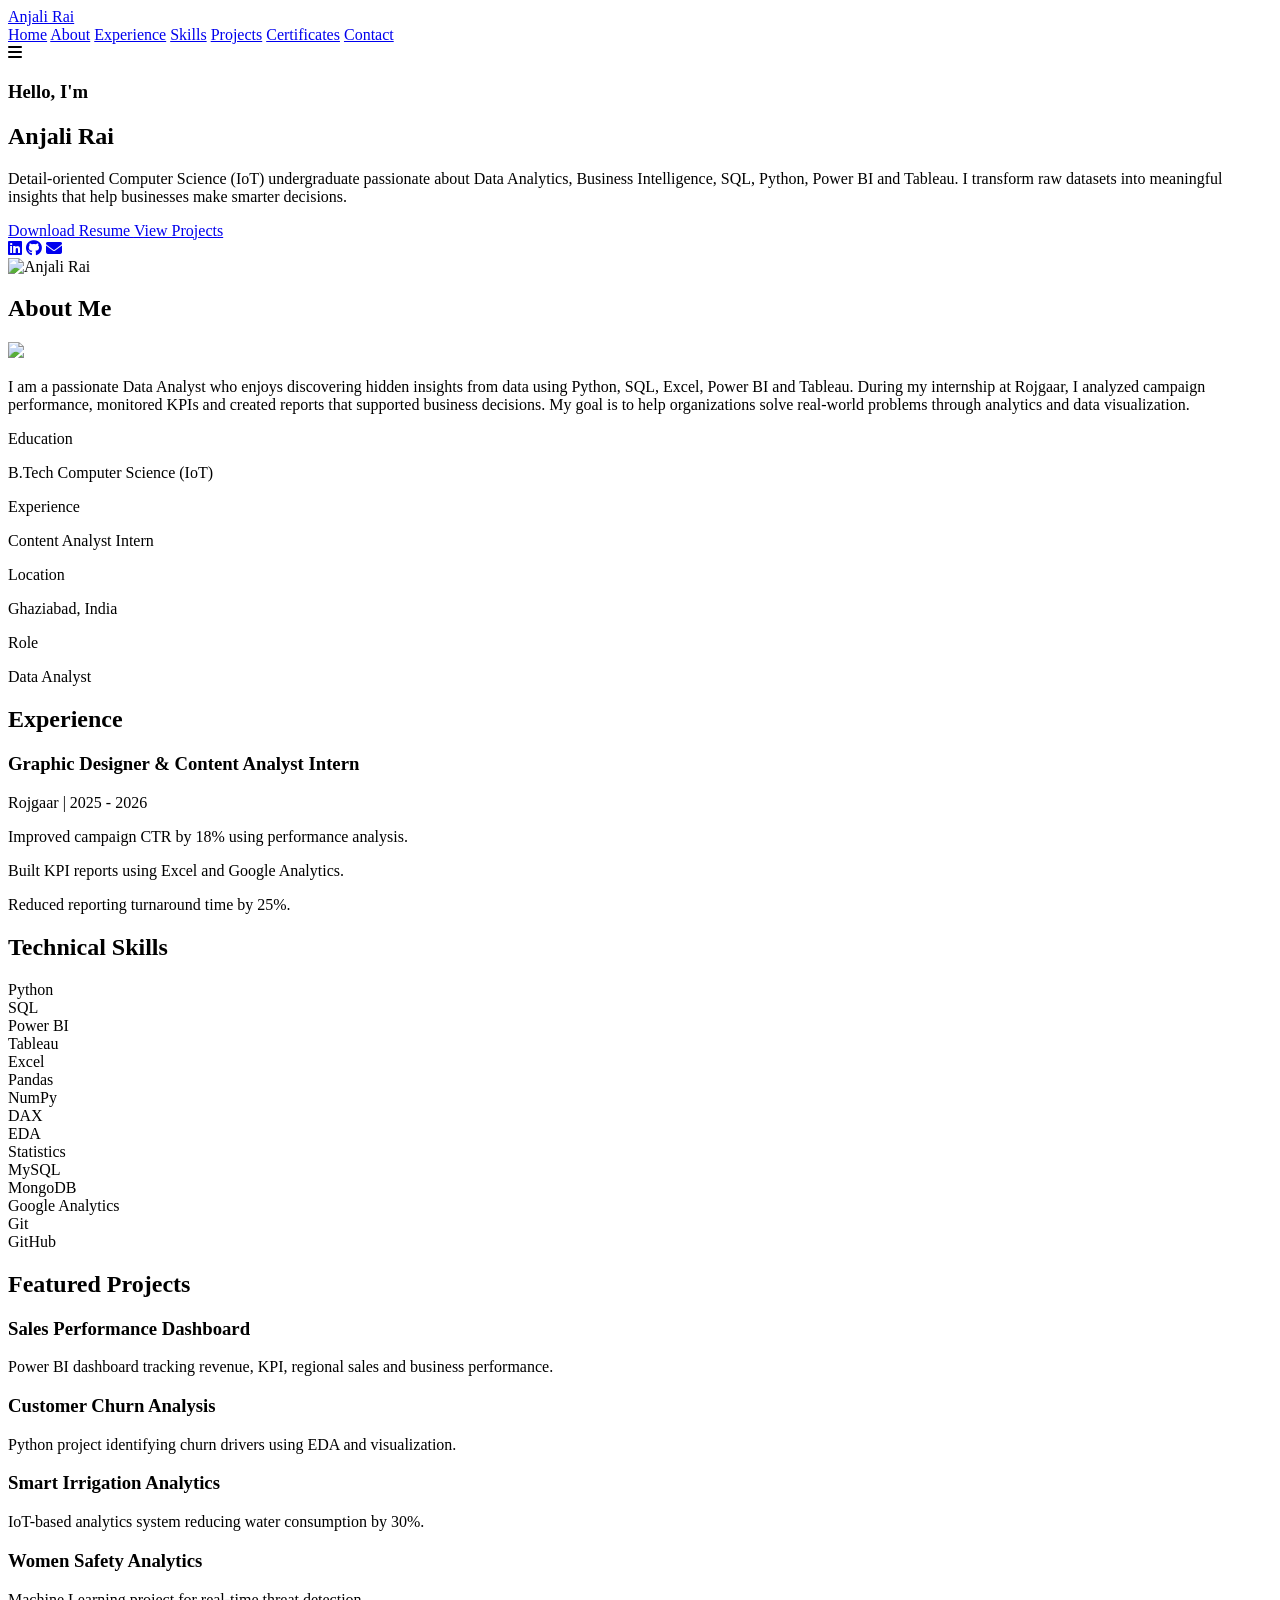
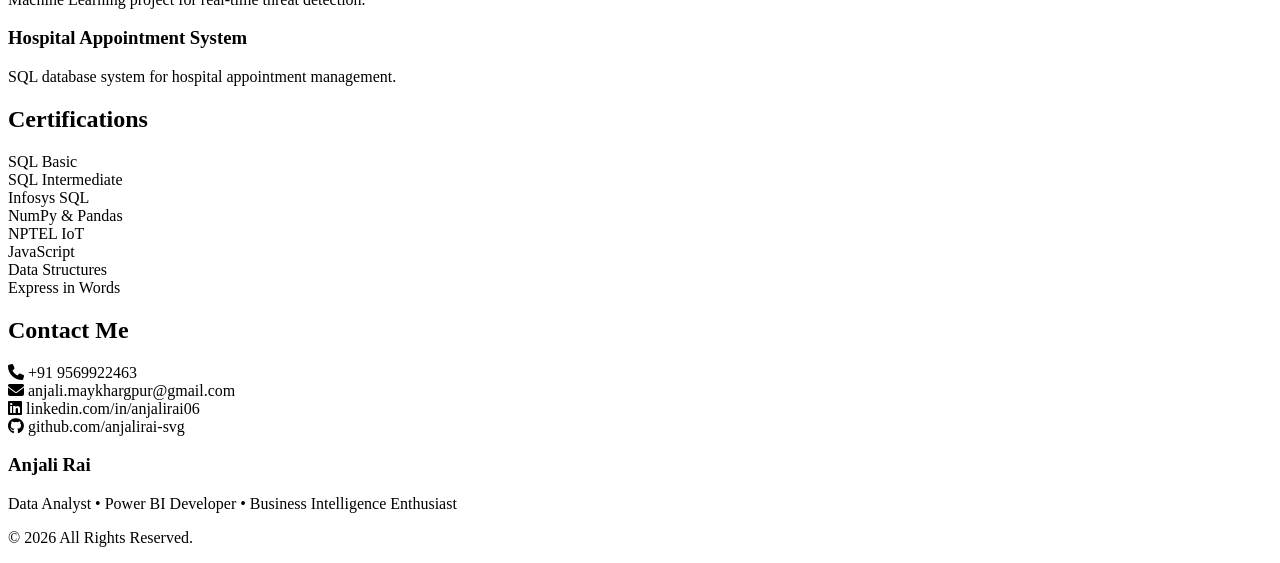
==== index.html @ 357a062b "Add initial portfolio webpage structure This file contains the complete structure of a personal port" ====
<!DOCTYPE html>
<html lang="en">

<head>

    <meta charset="UTF-8">
    <meta http-equiv="X-UA-Compatible" content="IE=edge">
    <meta name="viewport" content="width=device-width, initial-scale=1.0">

    <title>Anjali Rai | Data Analyst Portfolio</title>

    <!-- CSS -->
    <link rel="stylesheet" href="style.css">

    <!-- Font Awesome -->
    <link rel="stylesheet"
        href="https://cdnjs.cloudflare.com/ajax/libs/font-awesome/6.5.2/css/all.min.css">

    <!-- Google Fonts -->
    <link
        href="https://fonts.googleapis.com/css2?family=Poppins:wght@300;400;500;600;700;800&display=swap"
        rel="stylesheet">

</head>

<body>

    <!--================ PRELOADER ================-->

    <div id="preloader"></div>

    <!--================ HEADER ================-->

    <header>

        <a href="#" class="logo">
            <span>Anjali</span> Rai
        </a>

        <nav>

            <a href="#home" class="active">Home</a>
            <a href="#about">About</a>
            <a href="#experience">Experience</a>
            <a href="#skills">Skills</a>
            <a href="#projects">Projects</a>
            <a href="#certifications">Certificates</a>
            <a href="#contact">Contact</a>

        </nav>

        <div id="menu-btn">
            <i class="fa-solid fa-bars"></i>
        </div>

    </header>

    <!--================ HOME ================-->

    <section class="home" id="home">

        <div class="home-content">

            <h3>Hello, I'm</h3>

            <h1>Anjali Rai</h1>

            <h2>
                <span class="typing"></span>
            </h2>

            <p>

                Detail-oriented Computer Science (IoT) undergraduate passionate
                about Data Analytics, Business Intelligence, SQL, Python,
                Power BI and Tableau.

                I transform raw datasets into meaningful insights that help
                businesses make smarter decisions.

            </p>

            <div class="buttons">

                <a href="#" class="btn">
                    Download Resume
                </a>

                <a href="#projects" class="btn btn-outline">
                    View Projects
                </a>

            </div>

            <div class="social-icons">

                <a href="#"><i class="fab fa-linkedin"></i></a>

                <a href="#"><i class="fab fa-github"></i></a>

                <a href="#"><i class="fas fa-envelope"></i></a>

            </div>

        </div>

        <div class="home-image">

            <img src="assets/profile.png" alt="Anjali Rai">

        </div>

    </section>

    <!--================ ABOUT ================-->

    <section class="about" id="about">

        <div class="section-title">

            <h2>About Me</h2>

        </div>

        <div class="about-container">

            <div class="about-image">

                <img src="assets/profile.png">

            </div>

            <div class="about-content">

                <p>

                    I am a passionate Data Analyst who enjoys discovering hidden
                    insights from data using Python, SQL, Excel, Power BI and Tableau.

                    During my internship at Rojgaar, I analyzed campaign
                    performance, monitored KPIs and created reports that
                    supported business decisions.

                    My goal is to help organizations solve real-world problems
                    through analytics and data visualization.

                </p>

                <div class="about-info">

                    <div>

                        <span>Education</span>

                        <p>B.Tech Computer Science (IoT)</p>

                    </div>

                    <div>

                        <span>Experience</span>

                        <p>Content Analyst Intern</p>

                    </div>

                    <div>

                        <span>Location</span>

                        <p>Ghaziabad, India</p>

                    </div>

                    <div>

                        <span>Role</span>

                        <p>Data Analyst</p>

                    </div>

                </div>

            </div>

        </div>

    </section>

    <!--================ EXPERIENCE ================-->

    <section id="experience" class="experience">

        <div class="section-title">

            <h2>Experience</h2>

        </div>

        <div class="timeline">

            <div class="timeline-item">

                <h3>

                    Graphic Designer &
                    Content Analyst Intern

                </h3>

                <span>Rojgaar | 2025 - 2026</span>

                <p>

                    Improved campaign CTR by 18% using
                    performance analysis.

                </p>

                <p>

                    Built KPI reports using Excel and Google Analytics.

                </p>

                <p>

                    Reduced reporting turnaround time by 25%.

                </p>

            </div>

        </div>

    </section>

    <!--================ SKILLS ================-->

    <section class="skills" id="skills">

        <div class="section-title">

            <h2>Technical Skills</h2>

        </div>

        <div class="skills-container">

            <div class="skill-card">Python</div>

            <div class="skill-card">SQL</div>

            <div class="skill-card">Power BI</div>

            <div class="skill-card">Tableau</div>

            <div class="skill-card">Excel</div>

            <div class="skill-card">Pandas</div>

            <div class="skill-card">NumPy</div>

            <div class="skill-card">DAX</div>

            <div class="skill-card">EDA</div>

            <div class="skill-card">Statistics</div>

            <div class="skill-card">MySQL</div>

            <div class="skill-card">MongoDB</div>

            <div class="skill-card">Google Analytics</div>

            <div class="skill-card">Git</div>

            <div class="skill-card">GitHub</div>

        </div>

    </section>

    <!--================ PROJECTS ================-->

    <section class="projects" id="projects">

        <div class="section-title">

            <h2>Featured Projects</h2>

        </div>

        <div class="project-container">

            <div class="project-card">

                <h3>Sales Performance Dashboard</h3>

                <p>

                    Power BI dashboard tracking revenue,
                    KPI, regional sales and business performance.

                </p>

            </div>

            <div class="project-card">

                <h3>Customer Churn Analysis</h3>

                <p>

                    Python project identifying churn drivers
                    using EDA and visualization.

                </p>

            </div>

            <div class="project-card">

                <h3>Smart Irrigation Analytics</h3>

                <p>

                    IoT-based analytics system reducing
                    water consumption by 30%.

                </p>

            </div>

            <div class="project-card">

                <h3>Women Safety Analytics</h3>

                <p>

                    Machine Learning project for
                    real-time threat detection.

                </p>

            </div>

            <div class="project-card">

                <h3>Hospital Appointment System</h3>

                <p>

                    SQL database system for
                    hospital appointment management.

                </p>

            </div>

        </div>

    </section>

    <!--================ CERTIFICATIONS ================-->

    <section class="certifications" id="certifications">

        <div class="section-title">

            <h2>Certifications</h2>

        </div>

        <div class="certificate-grid">

            <div>SQL Basic</div>

            <div>SQL Intermediate</div>

            <div>Infosys SQL</div>

            <div>NumPy & Pandas</div>

            <div>NPTEL IoT</div>

            <div>JavaScript</div>

            <div>Data Structures</div>

            <div>Express in Words</div>

        </div>

    </section>

    <!--================ CONTACT ================-->

    <section id="contact">

        <div class="section-title">

            <h2>Contact Me</h2>

        </div>

        <div class="contact-container">

            <div>

                <i class="fas fa-phone"></i>

                <span>+91 9569922463</span>

            </div>

            <div>

                <i class="fas fa-envelope"></i>

                <span>anjali.maykhargpur@gmail.com</span>

            </div>

            <div>

                <i class="fab fa-linkedin"></i>

                <span>linkedin.com/in/anjalirai06</span>

            </div>

            <div>

                <i class="fab fa-github"></i>

                <span>github.com/anjalirai-svg</span>

            </div>

        </div>

    </section>

    <!--================ FOOTER ================-->

    <footer>

        <h3>Anjali Rai</h3>

        <p>

            Data Analyst • Power BI Developer • Business Intelligence Enthusiast

        </p>

        <p>

            © 2026 All Rights Reserved.

        </p>

    </footer>

    <!-- Typed JS -->

    <script src="https://unpkg.com/typed.js@2.1.0/dist/typed.umd.js"></script>

    <!-- JavaScript -->

    <script src="script.js"></script>

</body>

</html>
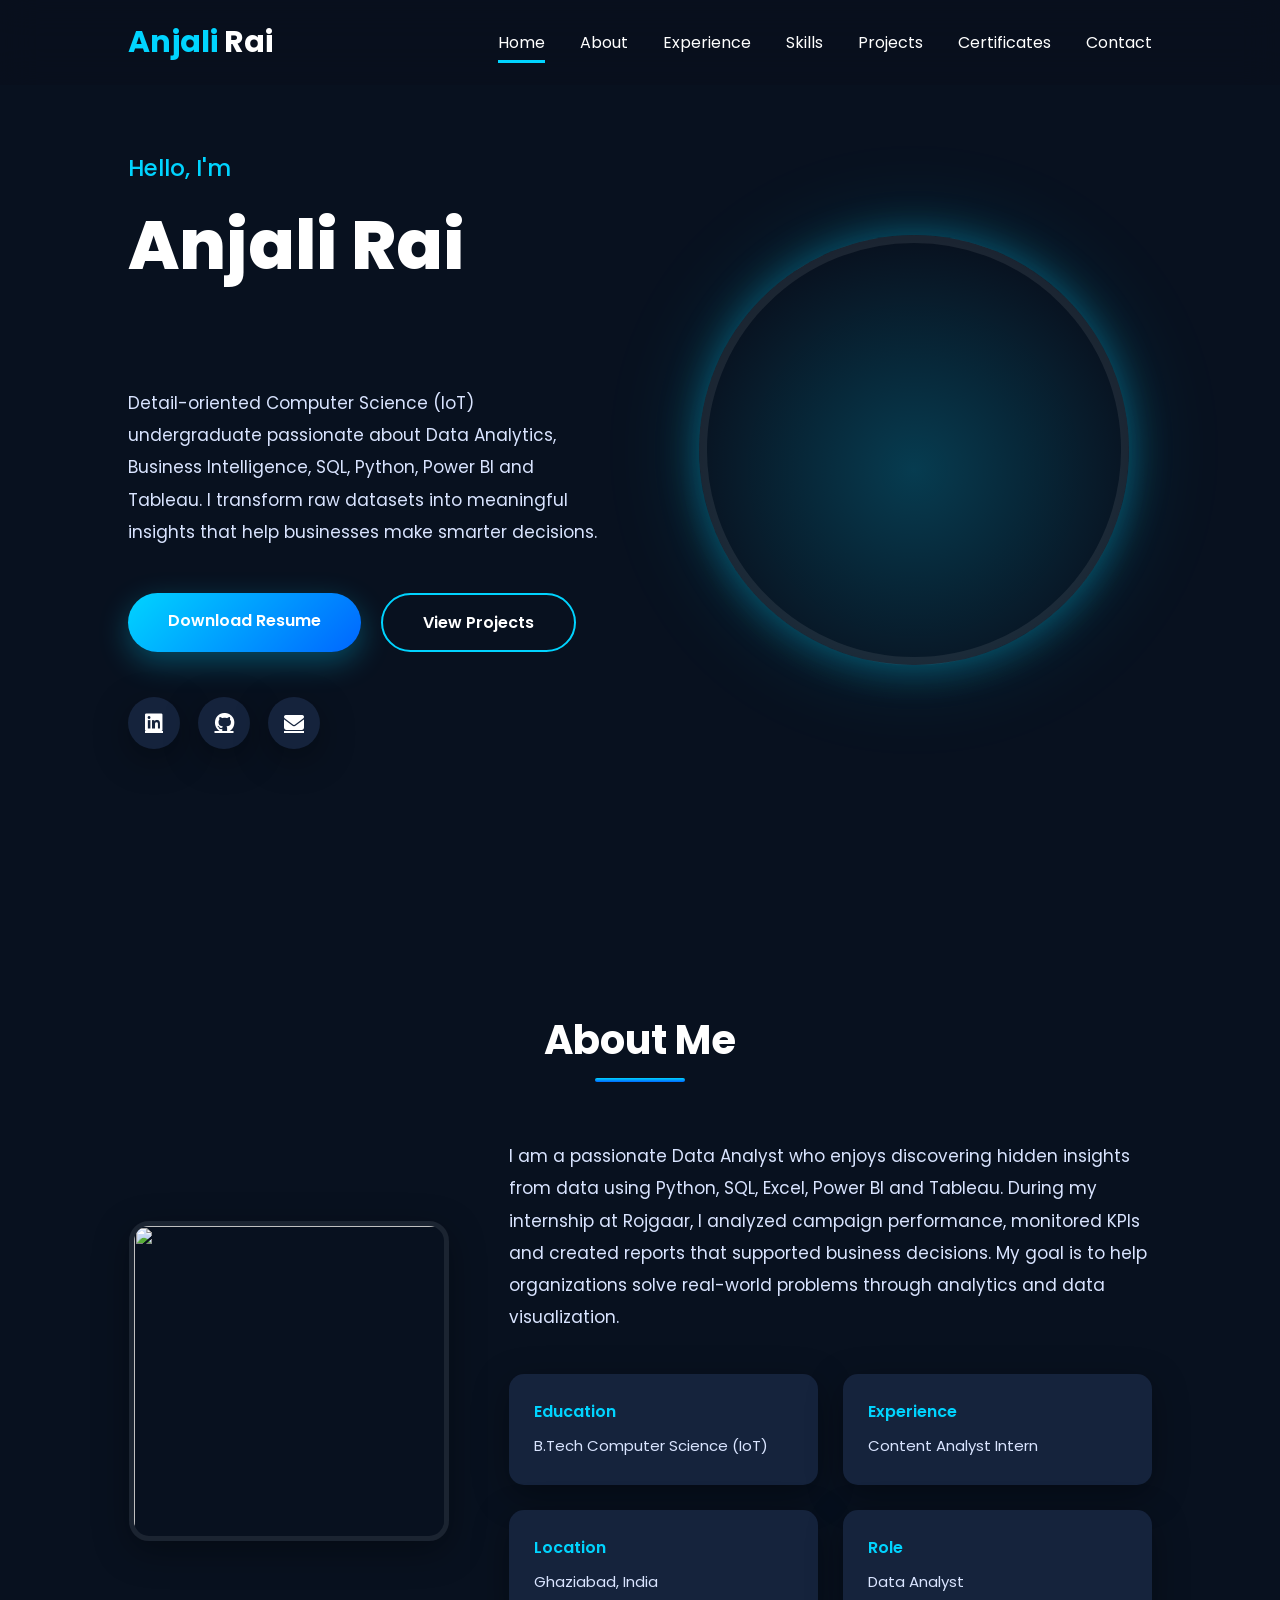
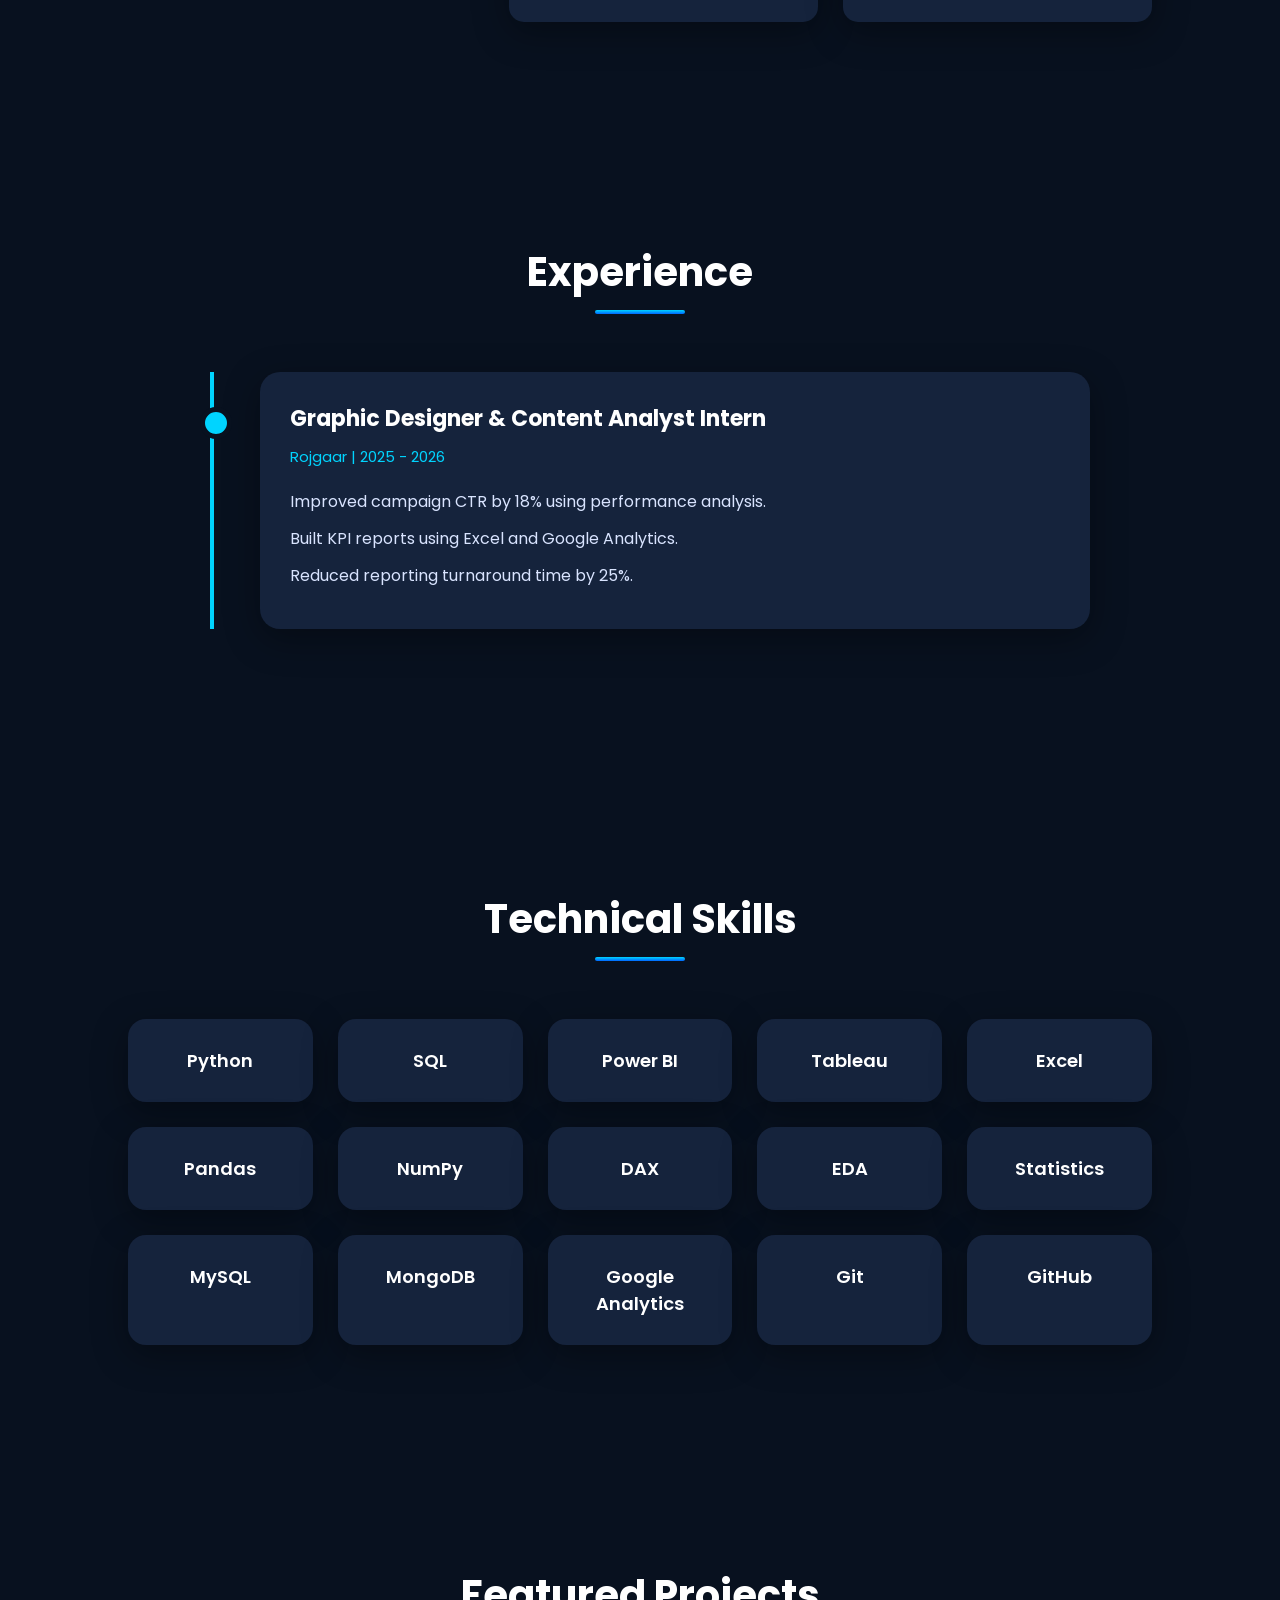
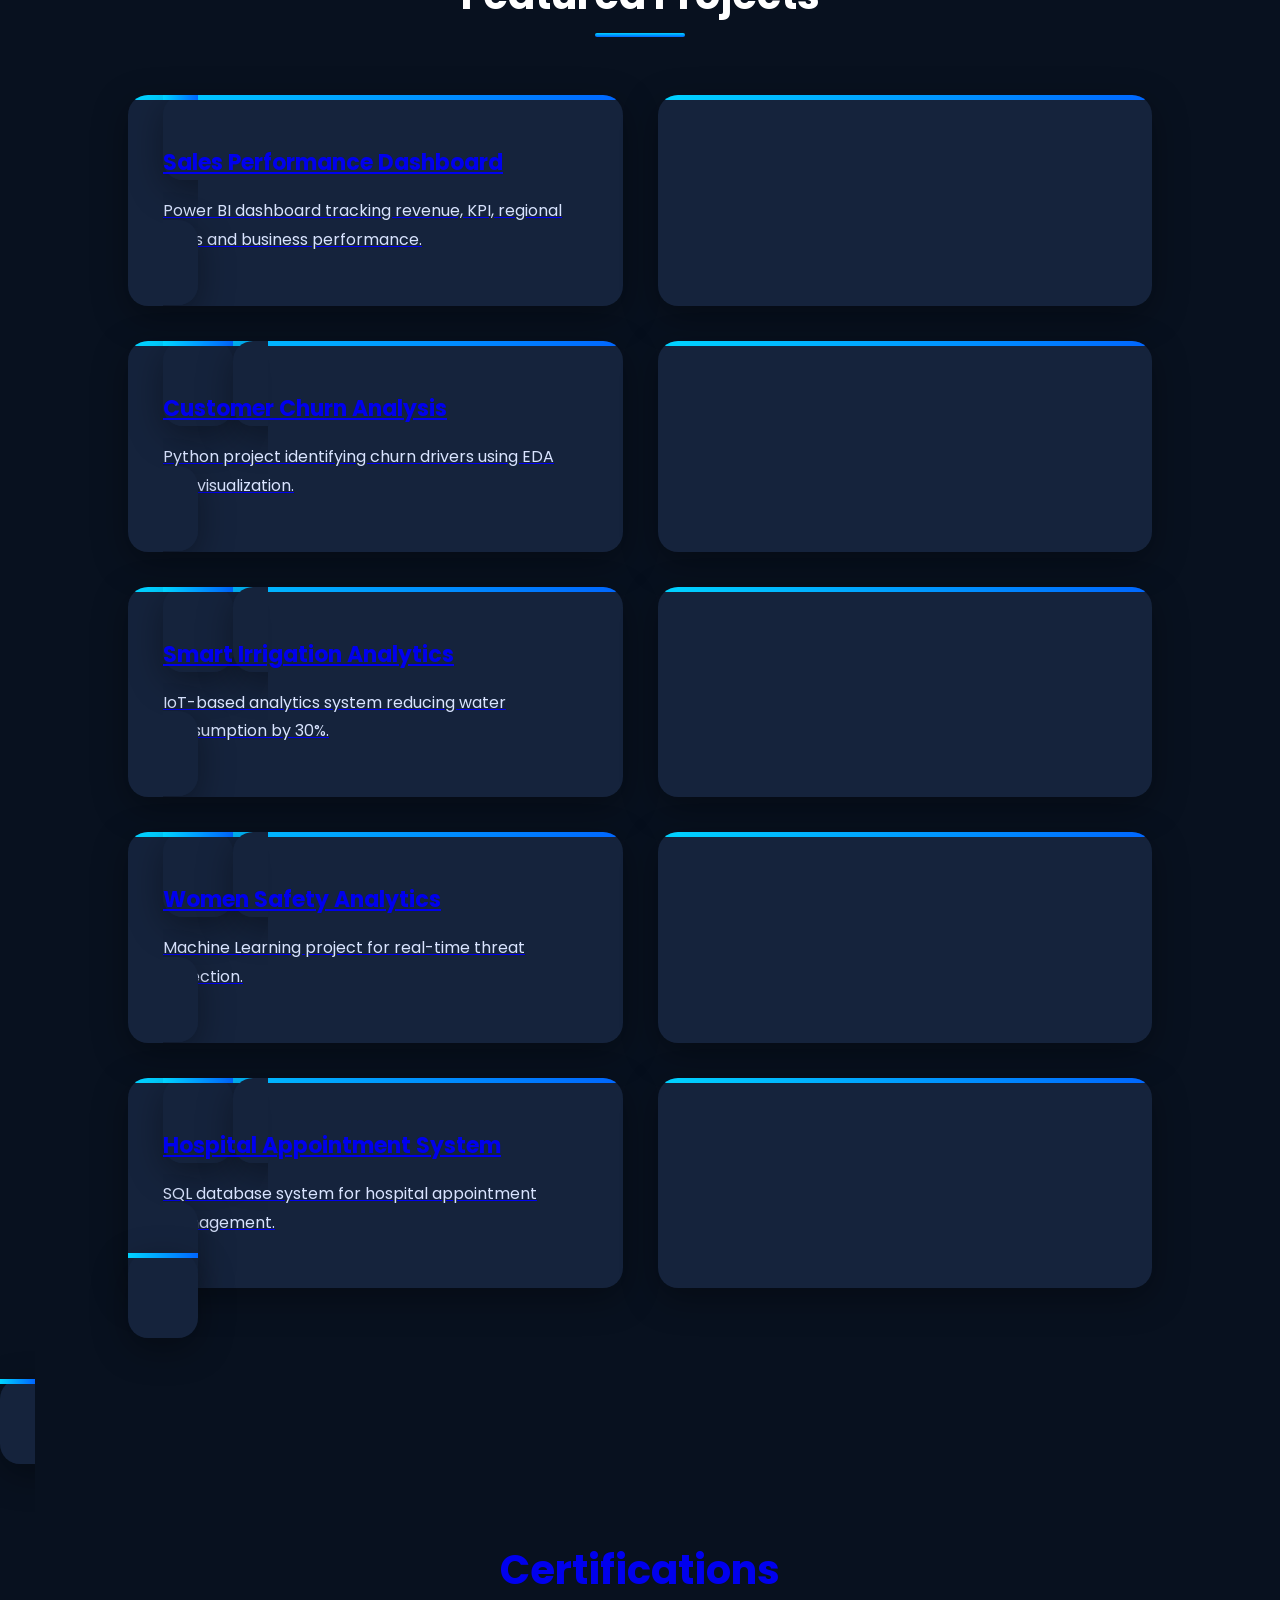
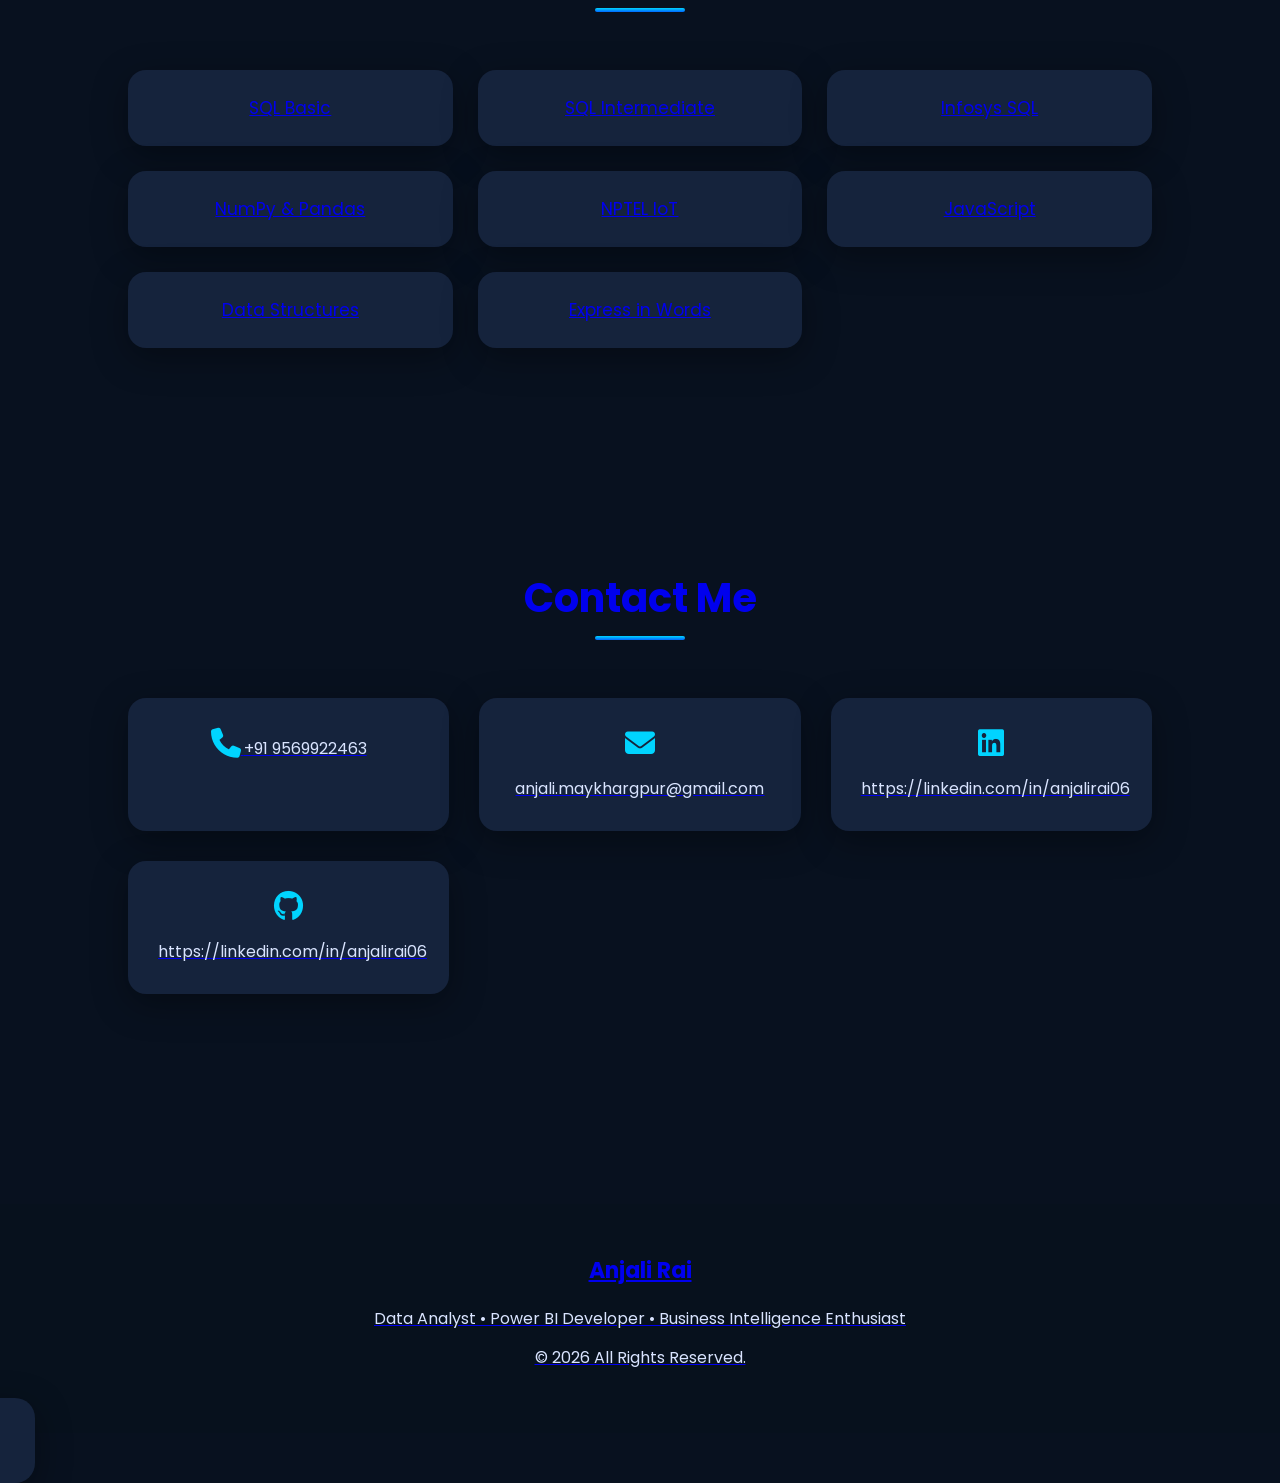
==== commit fee6c0fc: "Update project links and social media URLs in index.html" ====
--- a/index.html
+++ b/index.html
@@ -295,6 +295,8 @@
         <div class="project-container">
 
             <div class="project-card">
+                <a href="https://github.com/anjalirai-svg/sales-dashboard" target="_blank" class="project-card">
+
 
                 <h3>Sales Performance Dashboard</h3>
 
@@ -308,6 +310,7 @@
             </div>
 
             <div class="project-card">
+                 <a href="https://github.com/anjalirai-svg/churn-analysis" target="_blank" class="project-card">
 
                 <h3>Customer Churn Analysis</h3>
 
@@ -321,6 +324,7 @@
             </div>
 
             <div class="project-card">
+                 <a href="https://github.com/anjalirai-svg/smart-irrigation" target="_blank" class="project-card">
 
                 <h3>Smart Irrigation Analytics</h3>
 
@@ -334,6 +338,7 @@
             </div>
 
             <div class="project-card">
+                 <a href="https://github.com/anjalirai-svg/women-safety" target="_blank" class="project-card">
 
                 <h3>Women Safety Analytics</h3>
 
@@ -347,6 +352,7 @@
             </div>
 
             <div class="project-card">
+                 <a href="https://github.com/anjalirai-svg/hospital-booking" target="_blank" class="project-card">
 
                 <h3>Hospital Appointment System</h3>
 
@@ -427,7 +433,7 @@
 
                 <i class="fab fa-linkedin"></i>
 
-                <span>linkedin.com/in/anjalirai06</span>
+                <span>https://linkedin.com/in/anjalirai06</span>
 
             </div>
 
@@ -435,7 +441,7 @@
 
                 <i class="fab fa-github"></i>
 
-                <span>github.com/anjalirai-svg</span>
+                <span>https://linkedin.com/in/anjalirai06</span>
 
             </div>
 
--- a/style.css
+++ b/style.css
@@ -0,0 +1,1257 @@
+/*=========================================
+Google Font
+=========================================*/
+
+@import url('https://fonts.googleapis.com/css2?family=Poppins:wght@300;400;500;600;700;800&display=swap');
+
+/*=========================================
+Variables
+=========================================*/
+
+:root{
+
+    --primary:#00D4FF;
+    --secondary:#0066FF;
+    --accent:#6C63FF;
+
+    --bg:#08111f;
+    --bg2:#101C32;
+    --card:#15233C;
+
+    --white:#ffffff;
+    --text:#D9E4FF;
+    --grey:#8FA8C7;
+
+    --shadow:0 10px 35px rgba(0,0,0,.35);
+
+    --radius:18px;
+
+}
+
+/*=========================================
+Reset
+=========================================*/
+
+*{
+
+    margin:0;
+    padding:0;
+    box-sizing:border-box;
+    scroll-behavior:smooth;
+
+}
+
+html{
+
+    font-size:62.5%;
+
+}
+
+body{
+
+    font-family:'Poppins',sans-serif;
+
+    background:var(--bg);
+
+    color:var(--white);
+
+    overflow-x:hidden;
+
+}
+
+/*=========================================
+Scrollbar
+=========================================*/
+
+::-webkit-scrollbar{
+
+    width:10px;
+
+}
+
+::-webkit-scrollbar-track{
+
+    background:#09111f;
+
+}
+
+::-webkit-scrollbar-thumb{
+
+    background:linear-gradient(var(--primary),var(--secondary));
+
+    border-radius:20px;
+
+}
+
+/*=========================================
+Selection
+=========================================*/
+
+::selection{
+
+    background:var(--primary);
+
+    color:#000;
+
+}
+
+/*=========================================
+Preloader
+=========================================*/
+
+#preloader{
+
+    position:fixed;
+
+    width:100%;
+
+    height:100vh;
+
+    background:#08111f;
+
+    z-index:99999;
+
+    display:flex;
+
+    justify-content:center;
+
+    align-items:center;
+
+}
+
+#preloader::before{
+
+    content:"";
+
+    width:70px;
+
+    height:70px;
+
+    border-radius:50%;
+
+    border:6px solid rgba(255,255,255,.2);
+
+    border-top:6px solid var(--primary);
+
+    animation:loader 1s linear infinite;
+
+}
+
+@keyframes loader{
+
+100%{
+
+transform:rotate(360deg);
+
+}
+
+}
+
+/*=========================================
+Header
+=========================================*/
+
+header{
+
+    position:fixed;
+
+    width:100%;
+
+    top:0;
+
+    left:0;
+
+    padding:20px 10%;
+
+    display:flex;
+
+    justify-content:space-between;
+
+    align-items:center;
+
+    backdrop-filter:blur(18px);
+
+    background:rgba(10,15,28,.55);
+
+    z-index:1000;
+
+}
+
+.logo{
+
+    font-size:3rem;
+
+    font-weight:700;
+
+    color:white;
+
+    text-decoration:none;
+
+}
+
+.logo span{
+
+    color:var(--primary);
+
+}
+
+nav{
+
+    display:flex;
+
+    gap:35px;
+
+}
+
+nav a{
+
+    color:white;
+
+    text-decoration:none;
+
+    font-size:1.6rem;
+
+    transition:.35s;
+
+    position:relative;
+
+}
+
+nav a::after{
+
+content:"";
+
+position:absolute;
+
+left:0;
+
+bottom:-8px;
+
+height:3px;
+
+width:0%;
+
+background:var(--primary);
+
+transition:.4s;
+
+}
+
+nav a:hover::after,
+
+nav .active::after{
+
+width:100%;
+
+}
+
+nav a:hover{
+
+color:var(--primary);
+
+}
+
+#menu-btn{
+
+display:none;
+
+font-size:2.8rem;
+
+cursor:pointer;
+
+}
+
+/*=========================================
+Section
+=========================================*/
+
+section{
+
+padding:110px 10%;
+
+}
+
+/*=========================================
+Home
+=========================================*/
+
+.home{
+
+display:flex;
+
+justify-content:space-between;
+
+align-items:center;
+
+min-height:100vh;
+
+gap:70px;
+
+}
+
+.home-content{
+
+flex:1;
+
+}
+
+.home-content h3{
+
+font-size:2.3rem;
+
+font-weight:500;
+
+color:var(--primary);
+
+}
+
+.home-content h1{
+
+font-size:6.8rem;
+
+margin:10px 0;
+
+font-weight:800;
+
+}
+
+.home-content h2{
+
+font-size:3.2rem;
+
+margin-bottom:25px;
+
+height:55px;
+
+color:var(--primary);
+
+}
+
+.home-content p{
+
+font-size:1.7rem;
+
+line-height:1.9;
+
+color:var(--text);
+
+max-width:650px;
+
+}
+
+/*=========================================
+Buttons
+=========================================*/
+
+.buttons{
+
+margin-top:45px;
+
+display:flex;
+
+gap:20px;
+
+flex-wrap:wrap;
+
+}
+
+.btn{
+
+display:inline-block;
+
+padding:15px 40px;
+
+background:linear-gradient(135deg,var(--primary),var(--secondary));
+
+color:white;
+
+text-decoration:none;
+
+font-size:1.6rem;
+
+font-weight:600;
+
+border-radius:50px;
+
+transition:.4s;
+
+box-shadow:0 10px 30px rgba(0,212,255,.3);
+
+}
+
+.btn:hover{
+
+transform:translateY(-5px);
+
+}
+
+.btn-outline{
+
+background:transparent;
+
+border:2px solid var(--primary);
+
+box-shadow:none;
+
+}
+
+.btn-outline:hover{
+
+background:var(--primary);
+
+}
+
+/*=========================================
+Social Icons
+=========================================*/
+
+.social-icons{
+
+margin-top:45px;
+
+display:flex;
+
+gap:18px;
+
+}
+
+.social-icons a{
+
+width:52px;
+
+height:52px;
+
+display:flex;
+
+justify-content:center;
+
+align-items:center;
+
+background:var(--card);
+
+border-radius:50%;
+
+color:white;
+
+font-size:2rem;
+
+transition:.4s;
+
+box-shadow:var(--shadow);
+
+}
+
+.social-icons a:hover{
+
+background:var(--primary);
+
+transform:translateY(-8px);
+
+}
+
+/*=========================================
+Profile Image
+=========================================*/
+
+.home-image{
+
+flex:1;
+
+display:flex;
+
+justify-content:center;
+
+position:relative;
+
+}
+
+.home-image img{
+
+width:430px;
+
+height:430px;
+
+object-fit:cover;
+
+border-radius:50%;
+
+border:8px solid rgba(255,255,255,.08);
+
+box-shadow:
+
+0 0 40px rgba(0,212,255,.35),
+
+0 0 100px rgba(0,212,255,.15);
+
+animation:float 5s ease-in-out infinite;
+
+}
+
+/* Glow */
+
+.home-image::before{
+
+content:"";
+
+position:absolute;
+
+width:470px;
+
+height:470px;
+
+border-radius:50%;
+
+background:radial-gradient(circle,
+
+rgba(0,212,255,.22),
+
+transparent 70%);
+
+z-index:-1;
+
+animation:pulse 4s infinite;
+
+}
+
+@keyframes pulse{
+
+50%{
+
+transform:scale(1.12);
+
+opacity:.5;
+
+}
+
+}
+
+/* Floating Animation */
+
+@keyframes float{
+
+0%{
+
+transform:translateY(0px);
+
+}
+
+50%{
+
+transform:translateY(-20px);
+
+}
+
+100%{
+
+transform:translateY(0px);
+
+}
+
+}
+
+/*=========================================
+Section Title
+=========================================*/
+
+.section-title{
+
+text-align:center;
+
+margin-bottom:70px;
+
+}
+
+.section-title h2{
+
+font-size:4rem;
+
+font-weight:700;
+
+position:relative;
+
+display:inline-block;
+
+}
+
+.section-title h2::after{
+
+content:"";
+
+position:absolute;
+
+bottom:-12px;
+
+left:50%;
+
+transform:translateX(-50%);
+
+width:90px;
+
+height:4px;
+
+background:linear-gradient(var(--primary),var(--secondary));
+
+border-radius:20px;
+
+}
+
+/*=========================================
+Responsive
+=========================================*/
+
+@media(max-width:992px){
+
+.home{
+
+flex-direction:column-reverse;
+
+text-align:center;
+
+padding-top:150px;
+
+}
+
+.home-content p{
+
+margin:auto;
+
+}
+
+.buttons{
+
+justify-content:center;
+
+}
+
+.social-icons{
+
+justify-content:center;
+
+}
+
+.home-image img{
+
+width:320px;
+
+height:320px;
+
+}
+
+.home-image::before{
+
+width:360px;
+
+height:360px;
+
+}
+
+header{
+
+padding:20px 6%;
+
+}
+
+}
+
+@media(max-width:768px){
+
+html{
+
+font-size:55%;
+
+}
+
+nav{
+
+position:absolute;
+
+top:90px;
+
+left:-100%;
+
+width:100%;
+
+background:#111d31;
+
+padding:30px;
+
+display:flex;
+
+flex-direction:column;
+
+transition:.4s;
+
+}
+
+nav.active{
+
+left:0;
+
+}
+
+#menu-btn{
+
+display:block;
+
+}
+
+}
+
+@media(max-width:480px){
+
+.home-content h1{
+
+font-size:4.8rem;
+
+}
+
+.home-content h2{
+
+font-size:2.6rem;
+
+}
+
+.home-image img{
+
+width:260px;
+
+height:260px;
+
+}
+
+}
+/*=========================================
+ABOUT SECTION
+=========================================*/
+
+.about-container{
+
+    display:grid;
+    grid-template-columns:1fr 2fr;
+    gap:60px;
+    align-items:center;
+
+}
+
+.about-image{
+
+    display:flex;
+    justify-content:center;
+
+}
+
+.about-image img{
+
+    width:320px;
+    height:320px;
+    border-radius:20px;
+    object-fit:cover;
+    border:5px solid rgba(255,255,255,.08);
+    box-shadow:var(--shadow);
+
+}
+
+.about-content p{
+
+    font-size:1.7rem;
+    line-height:1.9;
+    color:var(--text);
+    margin-bottom:40px;
+
+}
+
+.about-info{
+
+    display:grid;
+    grid-template-columns:repeat(2,1fr);
+    gap:25px;
+
+}
+
+.about-info div{
+
+    background:var(--card);
+    padding:25px;
+    border-radius:15px;
+    transition:.4s;
+    box-shadow:var(--shadow);
+
+}
+
+.about-info div:hover{
+
+    transform:translateY(-10px);
+
+}
+
+.about-info span{
+
+    display:block;
+    color:var(--primary);
+    font-size:1.6rem;
+    margin-bottom:8px;
+    font-weight:600;
+
+}
+
+.about-info p{
+
+    margin:0;
+    font-size:1.5rem;
+}
+
+/*=========================================
+EXPERIENCE
+=========================================*/
+
+.timeline{
+
+    position:relative;
+    margin:auto;
+    max-width:900px;
+
+}
+
+.timeline::before{
+
+    content:"";
+    position:absolute;
+    left:20px;
+    top:0;
+    width:4px;
+    height:100%;
+    background:var(--primary);
+
+}
+
+.timeline-item{
+
+    margin-left:70px;
+    background:var(--card);
+    padding:30px;
+    border-radius:20px;
+    margin-bottom:40px;
+    position:relative;
+    box-shadow:var(--shadow);
+    transition:.4s;
+
+}
+
+.timeline-item:hover{
+
+    transform:translateY(-8px);
+
+}
+
+.timeline-item::before{
+
+    content:"";
+    position:absolute;
+    left:-60px;
+    top:35px;
+    width:22px;
+    height:22px;
+    background:var(--primary);
+    border-radius:50%;
+    border:5px solid var(--bg);
+
+}
+
+.timeline-item h3{
+
+    font-size:2.2rem;
+    margin-bottom:10px;
+
+}
+
+.timeline-item span{
+
+    color:var(--primary);
+    font-size:1.5rem;
+    display:block;
+    margin-bottom:20px;
+
+}
+
+.timeline-item p{
+
+    font-size:1.6rem;
+    color:var(--text);
+    margin-bottom:10px;
+    line-height:1.7;
+
+}
+
+/*=========================================
+SKILLS
+=========================================*/
+
+.skills-container{
+
+    display:grid;
+    grid-template-columns:repeat(auto-fit,minmax(180px,1fr));
+    gap:25px;
+
+}
+
+.skill-card{
+
+    background:var(--card);
+    padding:28px;
+    border-radius:18px;
+    text-align:center;
+    font-size:1.8rem;
+    font-weight:600;
+    transition:.4s;
+    cursor:pointer;
+    box-shadow:var(--shadow);
+
+}
+
+.skill-card:hover{
+
+    transform:translateY(-10px);
+    background:linear-gradient(135deg,var(--primary),var(--secondary));
+    color:#fff;
+
+}
+
+/*=========================================
+PROJECTS
+=========================================*/
+
+.project-container{
+
+    display:grid;
+    grid-template-columns:repeat(auto-fit,minmax(320px,1fr));
+    gap:35px;
+
+}
+
+.project-card{
+
+    background:var(--card);
+    padding:35px;
+    border-radius:20px;
+    transition:.4s;
+    box-shadow:var(--shadow);
+    position:relative;
+    overflow:hidden;
+
+}
+
+.project-card::before{
+
+    content:"";
+    position:absolute;
+    top:0;
+    left:0;
+    width:100%;
+    height:5px;
+    background:linear-gradient(90deg,var(--primary),var(--secondary));
+
+}
+
+.project-card:hover{
+
+    transform:translateY(-12px);
+
+}
+
+.project-card h3{
+
+    font-size:2.2rem;
+    margin-bottom:18px;
+
+}
+
+.project-card p{
+
+    font-size:1.6rem;
+    color:var(--text);
+    line-height:1.8;
+
+}
+
+/*=========================================
+CERTIFICATIONS
+=========================================*/
+
+.certificate-grid{
+
+    display:grid;
+    grid-template-columns:repeat(auto-fit,minmax(250px,1fr));
+    gap:25px;
+
+}
+
+.certificate-grid div{
+
+    background:var(--card);
+    padding:25px;
+    border-radius:18px;
+    text-align:center;
+    font-size:1.7rem;
+    transition:.4s;
+    box-shadow:var(--shadow);
+
+}
+
+.certificate-grid div:hover{
+
+    background:linear-gradient(135deg,var(--primary),var(--secondary));
+    transform:scale(1.05);
+
+}
+
+/*=========================================
+CONTACT
+=========================================*/
+
+.contact-container{
+
+    display:grid;
+    grid-template-columns:repeat(auto-fit,minmax(280px,1fr));
+    gap:30px;
+
+}
+
+.contact-container div{
+
+    background:var(--card);
+    padding:30px;
+    border-radius:18px;
+    text-align:center;
+    transition:.4s;
+    box-shadow:var(--shadow);
+
+}
+
+.contact-container div:hover{
+
+    transform:translateY(-8px);
+
+}
+
+.contact-container i{
+
+    font-size:3rem;
+    color:var(--primary);
+    margin-bottom:18px;
+
+}
+
+.contact-container span{
+
+    font-size:1.6rem;
+    color:var(--text);
+
+}
+
+/*=========================================
+FOOTER
+=========================================*/
+
+footer{
+
+    margin-top:100px;
+    padding:50px 20px;
+    background:#07111d;
+    text-align:center;
+
+}
+
+footer h3{
+
+    font-size:3rem;
+    margin-bottom:15px;
+
+}
+
+footer p{
+
+    color:var(--grey);
+    font-size:1.6rem;
+    margin-bottom:10px;
+
+}
+
+/*=========================================
+SCROLL ANIMATION
+=========================================*/
+
+.hidden{
+
+    opacity:0;
+    transform:translateY(80px);
+    transition:1s;
+
+}
+
+.show{
+
+    opacity:1;
+    transform:translateY(0);
+
+}
+
+/*=========================================
+BACK TO TOP
+=========================================*/
+
+.top{
+
+    position:fixed;
+    bottom:30px;
+    right:30px;
+    width:55px;
+    height:55px;
+    background:linear-gradient(var(--primary),var(--secondary));
+    color:#fff;
+    display:flex;
+    justify-content:center;
+    align-items:center;
+    border-radius:50%;
+    font-size:2rem;
+    cursor:pointer;
+    opacity:0;
+    visibility:hidden;
+    transition:.4s;
+    z-index:999;
+
+}
+
+.top.active{
+
+    opacity:1;
+    visibility:visible;
+
+}
+
+/*=========================================
+RESPONSIVE
+=========================================*/
+
+@media(max-width:991px){
+
+.about-container{
+
+grid-template-columns:1fr;
+text-align:center;
+
+}
+
+.about-image{
+
+margin-bottom:30px;
+
+}
+
+.about-info{
+
+grid-template-columns:1fr;
+
+}
+
+.timeline-item{
+
+margin-left:40px;
+
+}
+
+}
+
+@media(max-width:768px){
+
+.section-title h2{
+
+font-size:3.2rem;
+
+}
+
+.project-container{
+
+grid-template-columns:1fr;
+
+}
+
+.skills-container{
+
+grid-template-columns:repeat(2,1fr);
+
+}
+
+.certificate-grid{
+
+grid-template-columns:1fr;
+
+}
+
+.contact-container{
+
+grid-template-columns:1fr;
+
+}
+
+}
+
+@media(max-width:480px){
+
+.skills-container{
+
+grid-template-columns:1fr;
+
+}
+
+.timeline-item{
+
+margin-left:25px;
+padding:20px;
+
+}
+
+.timeline::before{
+
+left:8px;
+
+}
+
+.timeline-item::before{
+
+left:-27px;
+
+}
+
+.about-image img{
+
+width:240px;
+height:240px;
+
+}
+
+.project-card{
+
+padding:25px;
+
+}
+
+}
+.btn {
+    position: relative;
+    overflow: hidden;
+}
+
+.ripple {
+    position: absolute;
+    border-radius: 50%;
+    transform: scale(0);
+    background: rgba(255,255,255,.45);
+    animation: ripple-animation .6s linear;
+}
+
+@keyframes ripple-animation {
+    to {
+        transform: scale(4);
+        opacity: 0;
+    }
+}
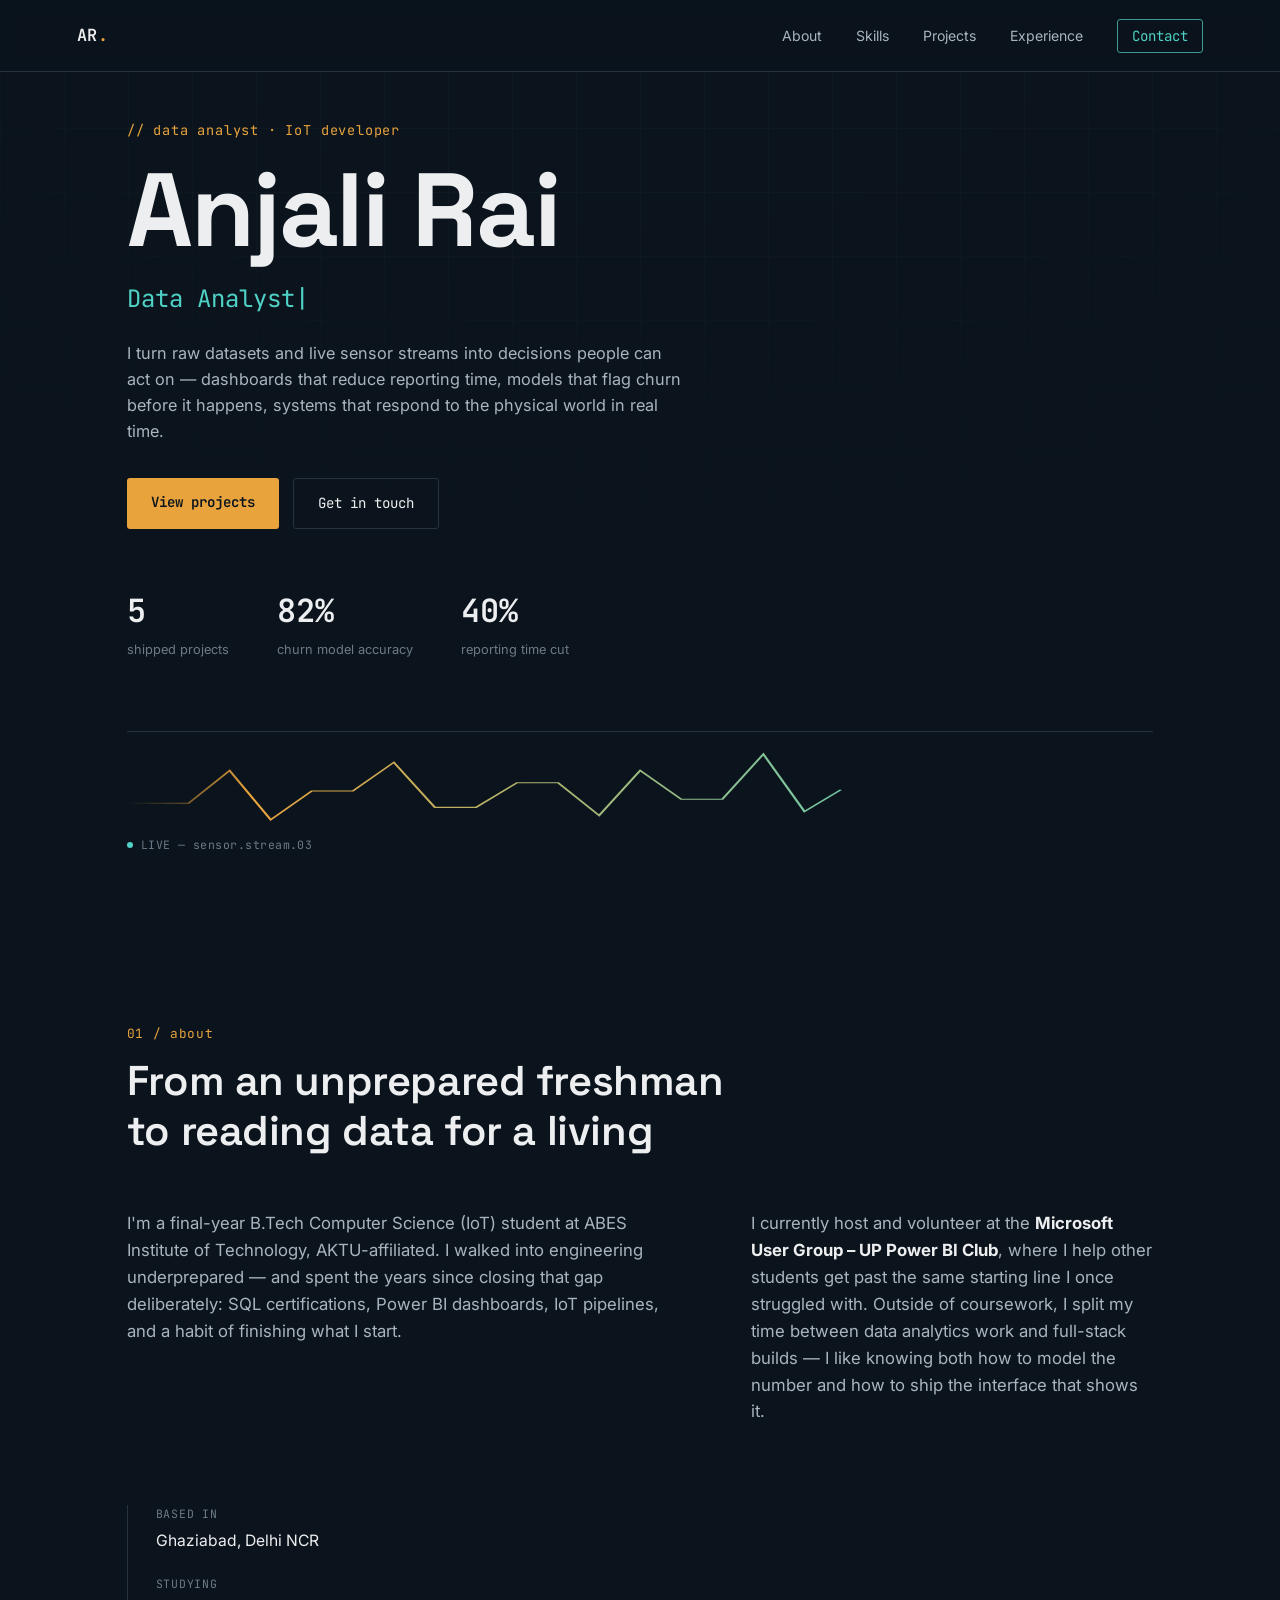
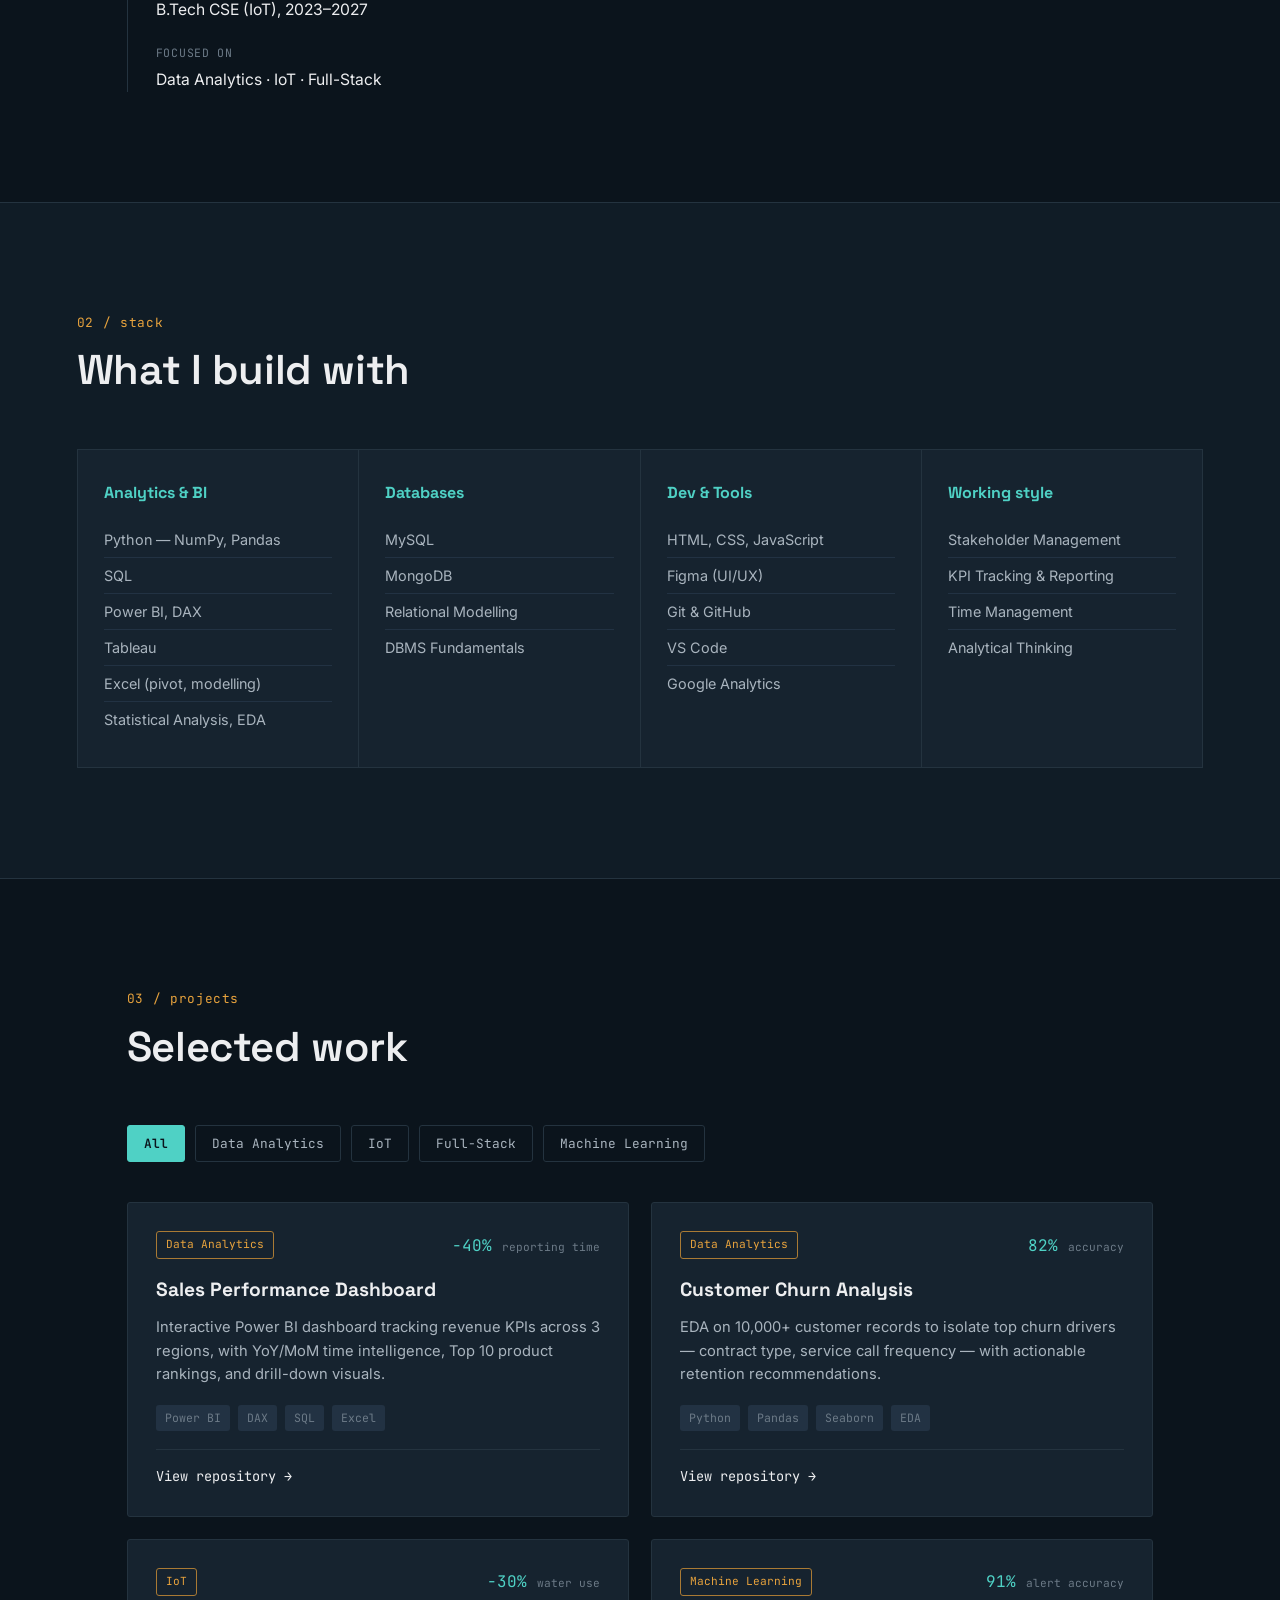
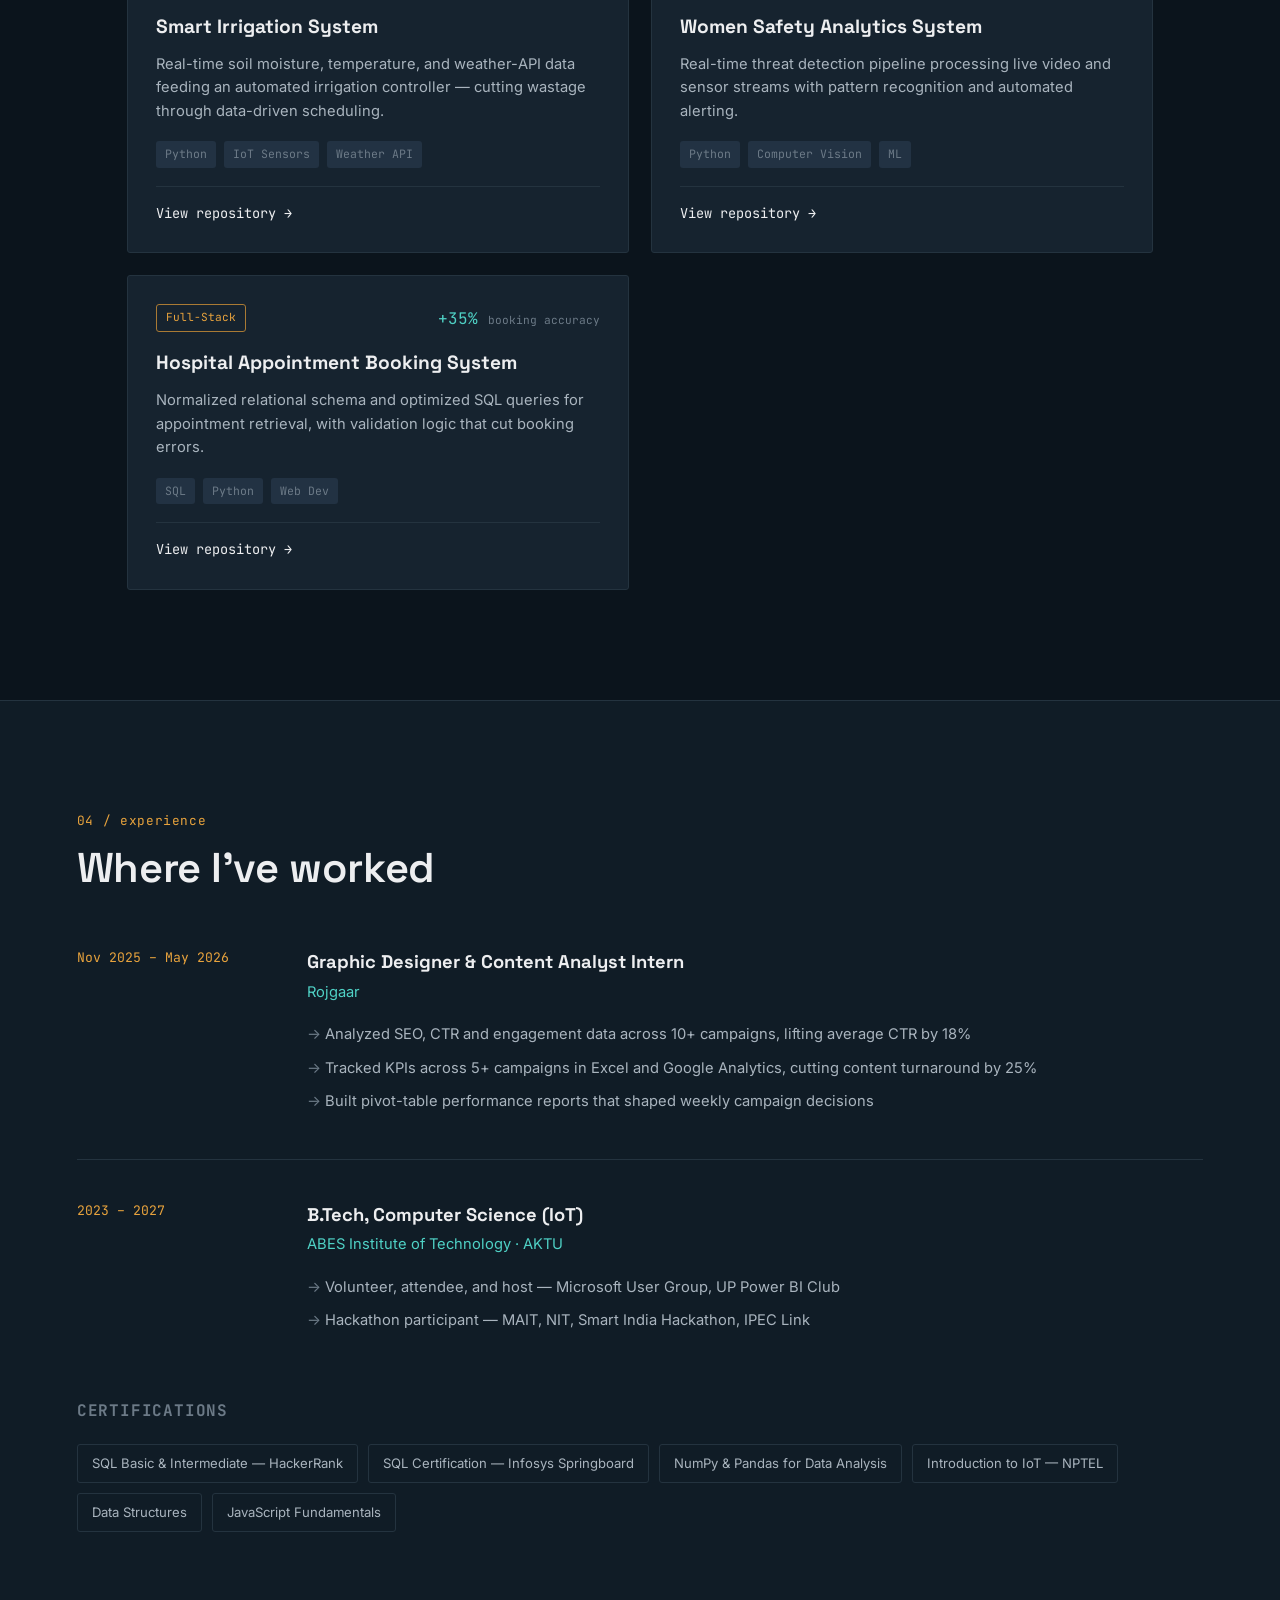
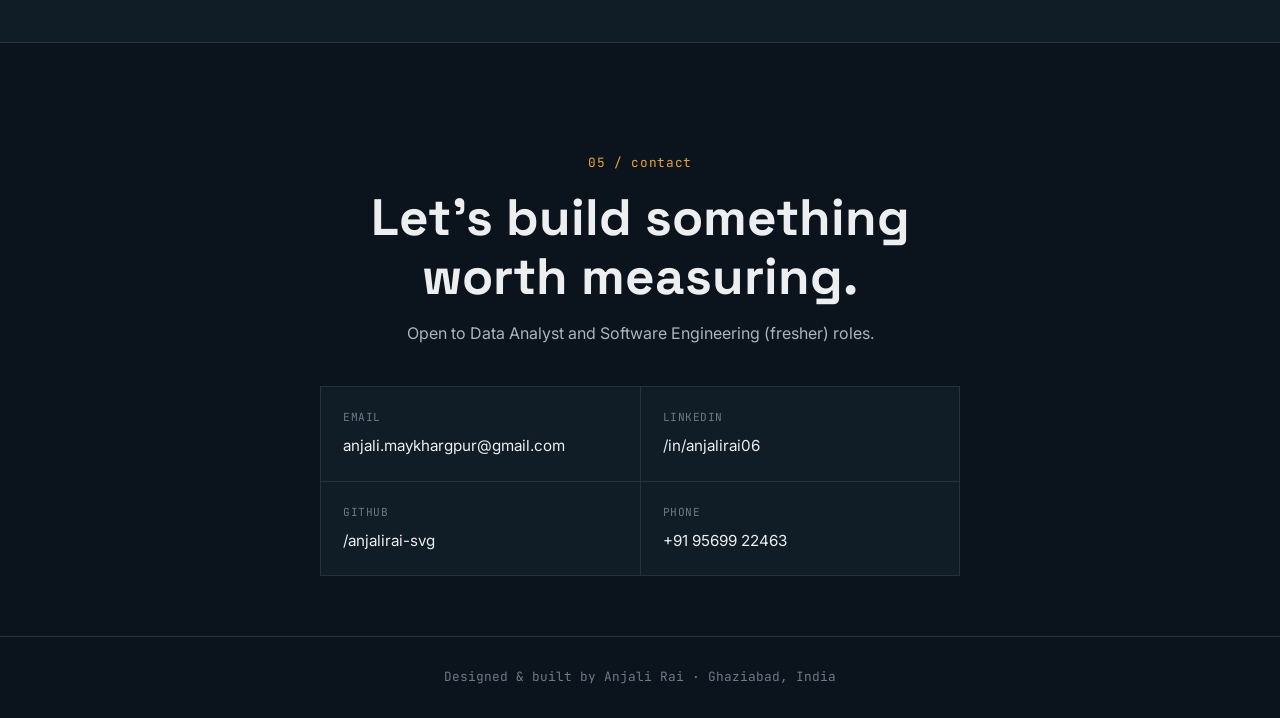
==== commit 40c55b9a: "Rename index (1).html to index.html" ====
--- a/index.html
+++ b/index.html
@@ -1,482 +1,342 @@
 <!DOCTYPE html>
 <html lang="en">
-
 <head>
-
-    <meta charset="UTF-8">
-    <meta http-equiv="X-UA-Compatible" content="IE=edge">
-    <meta name="viewport" content="width=device-width, initial-scale=1.0">
-
-    <title>Anjali Rai | Data Analyst Portfolio</title>
-
-    <!-- CSS -->
-    <link rel="stylesheet" href="style.css">
-
-    <!-- Font Awesome -->
-    <link rel="stylesheet"
-        href="https://cdnjs.cloudflare.com/ajax/libs/font-awesome/6.5.2/css/all.min.css">
-
-    <!-- Google Fonts -->
-    <link
-        href="https://fonts.googleapis.com/css2?family=Poppins:wght@300;400;500;600;700;800&display=swap"
-        rel="stylesheet">
-
+<meta charset="UTF-8">
+<meta name="viewport" content="width=device-width, initial-scale=1.0">
+<title>Anjali Rai — Data Analyst & IoT Developer</title>
+<meta name="description" content="Portfolio of Anjali Rai — Data Analytics, IoT and Full-Stack projects.">
+<link rel="preconnect" href="https://fonts.googleapis.com">
+<link href="https://fonts.googleapis.com/css2?family=Space+Grotesk:wght@400;500;600;700&family=Inter:wght@400;500;600&family=JetBrains+Mono:wght@400;500;600&display=swap" rel="stylesheet">
+<link rel="stylesheet" href="style.css">
 </head>
-
 <body>
 
-    <!--================ PRELOADER ================-->
-
-    <div id="preloader"></div>
-
-    <!--================ HEADER ================-->
-
-    <header>
-
-        <a href="#" class="logo">
-            <span>Anjali</span> Rai
+<div class="grid-overlay" aria-hidden="true"></div>
+
+<!-- NAV -->
+<nav class="nav" id="nav">
+  <a href="#home" class="nav__mark">AR<span class="nav__mark-dot">.</span></a>
+  <button class="nav__toggle" id="navToggle" aria-label="Toggle menu" aria-expanded="false">
+    <span></span><span></span><span></span>
+  </button>
+  <ul class="nav__links" id="navLinks">
+    <li><a href="#about">About</a></li>
+    <li><a href="#skills">Skills</a></li>
+    <li><a href="#projects">Projects</a></li>
+    <li><a href="#experience">Experience</a></li>
+    <li><a href="#contact" class="nav__cta">Contact</a></li>
+  </ul>
+</nav>
+
+<!-- HERO -->
+<header class="hero" id="home">
+  <div class="hero__content">
+    <p class="hero__eyebrow">// data analyst · IoT developer</p>
+    <h1 class="hero__title">
+      Anjali Rai
+    </h1>
+    <p class="hero__role">
+      <span id="typewriter"></span><span class="cursor">|</span>
+    </p>
+    <p class="hero__desc">
+      I turn raw datasets and live sensor streams into decisions people can act on —
+      dashboards that reduce reporting time, models that flag churn before it happens,
+      systems that respond to the physical world in real time.
+    </p>
+    <div class="hero__actions">
+      <a href="#projects" class="btn btn--primary">View projects</a>
+      <a href="mailto:anjali.maykhargpur@gmail.com" class="btn btn--ghost">Get in touch</a>
+    </div>
+    <div class="hero__stats">
+      <div class="stat">
+        <span class="stat__value" data-count="5">0</span>
+        <span class="stat__label">shipped projects</span>
+      </div>
+      <div class="stat">
+        <span class="stat__value" data-count="82" data-suffix="%">0</span>
+        <span class="stat__label">churn model accuracy</span>
+      </div>
+      <div class="stat">
+        <span class="stat__value" data-count="40" data-suffix="%">0</span>
+        <span class="stat__label">reporting time cut</span>
+      </div>
+    </div>
+  </div>
+
+  <!-- signature element: live signal line -->
+  <div class="hero__signal" aria-hidden="true">
+    <svg viewBox="0 0 1000 220" preserveAspectRatio="none" class="signal-svg">
+      <defs>
+        <linearGradient id="signalFade" x1="0" y1="0" x2="1" y2="0">
+          <stop offset="0%" stop-color="#E8A33D" stop-opacity="0"/>
+          <stop offset="12%" stop-color="#E8A33D" stop-opacity="1"/>
+          <stop offset="88%" stop-color="#4FD1C5" stop-opacity="1"/>
+          <stop offset="100%" stop-color="#4FD1C5" stop-opacity="0"/>
+        </linearGradient>
+      </defs>
+      <path id="signalPath" class="signal-path"
+        d="M0,140 L60,140 L100,60 L140,180 L180,110 L220,110 L260,40 L300,150 L340,150 L380,90 L420,90 L460,170 L500,60 L540,130 L580,130 L620,20 L660,160 L700,100 L740,100 L780,150 L820,70 L860,140 L900,140 L940,50 L1000,120"
+        fill="none" stroke="url(#signalFade)" stroke-width="2.5"/>
+    </svg>
+    <div class="signal-readout">
+      <span class="signal-readout__dot"></span>
+      <span class="signal-readout__text">LIVE — sensor.stream.03</span>
+    </div>
+  </div>
+</header>
+
+<main>
+
+  <!-- ABOUT -->
+  <section class="section" id="about">
+    <div class="section__head">
+      <p class="section__eyebrow">01 / about</p>
+      <h2 class="section__title">From an unprepared freshman<br>to reading data for a living</h2>
+    </div>
+    <div class="about__grid">
+      <p class="about__text">
+        I'm a final-year B.Tech Computer Science (IoT) student at ABES Institute of Technology,
+        AKTU-affiliated. I walked into engineering underprepared — and spent the years since
+        closing that gap deliberately: SQL certifications, Power BI dashboards, IoT pipelines,
+        and a habit of finishing what I start.
+      </p>
+      <p class="about__text">
+        I currently host and volunteer at the <strong>Microsoft User Group – UP Power BI Club</strong>,
+        where I help other students get past the same starting line I once struggled with.
+        Outside of coursework, I split my time between data analytics work and full-stack builds —
+        I like knowing both how to model the number and how to ship the interface that shows it.
+      </p>
+      <div class="about__facts">
+        <div class="fact">
+          <span class="fact__k">Based in</span>
+          <span class="fact__v">Ghaziabad, Delhi NCR</span>
+        </div>
+        <div class="fact">
+          <span class="fact__k">Studying</span>
+          <span class="fact__v">B.Tech CSE (IoT), 2023–2027</span>
+        </div>
+        <div class="fact">
+          <span class="fact__k">Focused on</span>
+          <span class="fact__v">Data Analytics · IoT · Full-Stack</span>
+        </div>
+      </div>
+    </div>
+  </section>
+
+  <!-- SKILLS -->
+  <section class="section section--panel" id="skills">
+    <div class="section__head">
+      <p class="section__eyebrow">02 / stack</p>
+      <h2 class="section__title">What I build with</h2>
+    </div>
+    <div class="skills__grid">
+      <div class="skillcard">
+        <h3 class="skillcard__title">Analytics & BI</h3>
+        <ul class="skillcard__list">
+          <li>Python — NumPy, Pandas</li>
+          <li>SQL</li>
+          <li>Power BI, DAX</li>
+          <li>Tableau</li>
+          <li>Excel (pivot, modelling)</li>
+          <li>Statistical Analysis, EDA</li>
+        </ul>
+      </div>
+      <div class="skillcard">
+        <h3 class="skillcard__title">Databases</h3>
+        <ul class="skillcard__list">
+          <li>MySQL</li>
+          <li>MongoDB</li>
+          <li>Relational Modelling</li>
+          <li>DBMS Fundamentals</li>
+        </ul>
+      </div>
+      <div class="skillcard">
+        <h3 class="skillcard__title">Dev & Tools</h3>
+        <ul class="skillcard__list">
+          <li>HTML, CSS, JavaScript</li>
+          <li>Figma (UI/UX)</li>
+          <li>Git & GitHub</li>
+          <li>VS Code</li>
+          <li>Google Analytics</li>
+        </ul>
+      </div>
+      <div class="skillcard">
+        <h3 class="skillcard__title">Working style</h3>
+        <ul class="skillcard__list">
+          <li>Stakeholder Management</li>
+          <li>KPI Tracking & Reporting</li>
+          <li>Time Management</li>
+          <li>Analytical Thinking</li>
+        </ul>
+      </div>
+    </div>
+  </section>
+
+  <!-- PROJECTS -->
+  <section class="section" id="projects">
+    <div class="section__head">
+      <p class="section__eyebrow">03 / projects</p>
+      <h2 class="section__title">Selected work</h2>
+    </div>
+
+    <div class="filters" id="filters">
+      <button class="filter is-active" data-filter="all">All</button>
+      <button class="filter" data-filter="analytics">Data Analytics</button>
+      <button class="filter" data-filter="iot">IoT</button>
+      <button class="filter" data-filter="fullstack">Full-Stack</button>
+      <button class="filter" data-filter="ml">Machine Learning</button>
+    </div>
+
+    <div class="projects__grid" id="projectsGrid">
+
+      <article class="card" data-tags="analytics">
+        <div class="card__top">
+          <span class="card__tag">Data Analytics</span>
+          <span class="card__metric">−40% <small>reporting time</small></span>
+        </div>
+        <h3 class="card__title">Sales Performance Dashboard</h3>
+        <p class="card__desc">Interactive Power BI dashboard tracking revenue KPIs across 3 regions, with YoY/MoM time intelligence, Top 10 product rankings, and drill-down visuals.</p>
+        <div class="card__stack">
+          <span>Power BI</span><span>DAX</span><span>SQL</span><span>Excel</span>
+        </div>
+        <a class="card__link" href="https://github.com/anjalirai-svg/sales-dashboard" target="_blank" rel="noopener">View repository →</a>
+      </article>
+
+      <article class="card" data-tags="analytics ml">
+        <div class="card__top">
+          <span class="card__tag">Data Analytics</span>
+          <span class="card__metric">82% <small>accuracy</small></span>
+        </div>
+        <h3 class="card__title">Customer Churn Analysis</h3>
+        <p class="card__desc">EDA on 10,000+ customer records to isolate top churn drivers — contract type, service call frequency — with actionable retention recommendations.</p>
+        <div class="card__stack">
+          <span>Python</span><span>Pandas</span><span>Seaborn</span><span>EDA</span>
+        </div>
+        <a class="card__link" href="https://github.com/anjalirai-svg/churn-analysis" target="_blank" rel="noopener">View repository →</a>
+      </article>
+
+      <article class="card" data-tags="iot">
+        <div class="card__top">
+          <span class="card__tag">IoT</span>
+          <span class="card__metric">−30% <small>water use</small></span>
+        </div>
+        <h3 class="card__title">Smart Irrigation System</h3>
+        <p class="card__desc">Real-time soil moisture, temperature, and weather-API data feeding an automated irrigation controller — cutting wastage through data-driven scheduling.</p>
+        <div class="card__stack">
+          <span>Python</span><span>IoT Sensors</span><span>Weather API</span>
+        </div>
+        <a class="card__link" href="https://github.com/anjalirai-svg/smart-irrigation" target="_blank" rel="noopener">View repository →</a>
+      </article>
+
+      <article class="card" data-tags="ml iot">
+        <div class="card__top">
+          <span class="card__tag">Machine Learning</span>
+          <span class="card__metric">91% <small>alert accuracy</small></span>
+        </div>
+        <h3 class="card__title">Women Safety Analytics System</h3>
+        <p class="card__desc">Real-time threat detection pipeline processing live video and sensor streams with pattern recognition and automated alerting.</p>
+        <div class="card__stack">
+          <span>Python</span><span>Computer Vision</span><span>ML</span>
+        </div>
+        <a class="card__link" href="https://github.com/anjalirai-svg/women-safety" target="_blank" rel="noopener">View repository →</a>
+      </article>
+
+      <article class="card" data-tags="fullstack">
+        <div class="card__top">
+          <span class="card__tag">Full-Stack</span>
+          <span class="card__metric">+35% <small>booking accuracy</small></span>
+        </div>
+        <h3 class="card__title">Hospital Appointment Booking System</h3>
+        <p class="card__desc">Normalized relational schema and optimized SQL queries for appointment retrieval, with validation logic that cut booking errors.</p>
+        <div class="card__stack">
+          <span>SQL</span><span>Python</span><span>Web Dev</span>
+        </div>
+        <a class="card__link" href="https://github.com/anjalirai-svg/hospital-booking" target="_blank" rel="noopener">View repository →</a>
+      </article>
+
+    </div>
+  </section>
+
+  <!-- EXPERIENCE -->
+  <section class="section section--panel" id="experience">
+    <div class="section__head">
+      <p class="section__eyebrow">04 / experience</p>
+      <h2 class="section__title">Where I've worked</h2>
+    </div>
+
+    <div class="timeline">
+      <div class="timeline__item">
+        <div class="timeline__date">Nov 2025 – May 2026</div>
+        <div class="timeline__body">
+          <h3 class="timeline__role">Graphic Designer & Content Analyst Intern</h3>
+          <p class="timeline__org">Rojgaar</p>
+          <ul class="timeline__list">
+            <li>Analyzed SEO, CTR and engagement data across 10+ campaigns, lifting average CTR by 18%</li>
+            <li>Tracked KPIs across 5+ campaigns in Excel and Google Analytics, cutting content turnaround by 25%</li>
+            <li>Built pivot-table performance reports that shaped weekly campaign decisions</li>
+          </ul>
+        </div>
+      </div>
+
+      <div class="timeline__item">
+        <div class="timeline__date">2023 – 2027</div>
+        <div class="timeline__body">
+          <h3 class="timeline__role">B.Tech, Computer Science (IoT)</h3>
+          <p class="timeline__org">ABES Institute of Technology · AKTU</p>
+          <ul class="timeline__list">
+            <li>Volunteer, attendee, and host — Microsoft User Group, UP Power BI Club</li>
+            <li>Hackathon participant — MAIT, NIT, Smart India Hackathon, IPEC Link</li>
+          </ul>
+        </div>
+      </div>
+    </div>
+
+    <div class="certs">
+      <h3 class="certs__title">Certifications</h3>
+      <div class="certs__grid">
+        <span>SQL Basic & Intermediate — HackerRank</span>
+        <span>SQL Certification — Infosys Springboard</span>
+        <span>NumPy & Pandas for Data Analysis</span>
+        <span>Introduction to IoT — NPTEL</span>
+        <span>Data Structures</span>
+        <span>JavaScript Fundamentals</span>
+      </div>
+    </div>
+  </section>
+
+  <!-- CONTACT -->
+  <section class="section contact" id="contact">
+    <div class="contact__inner">
+      <p class="section__eyebrow">05 / contact</p>
+      <h2 class="contact__title">Let's build something<br>worth measuring.</h2>
+      <p class="contact__desc">Open to Data Analyst and Software Engineering (fresher) roles.</p>
+      <div class="contact__links">
+        <a href="mailto:anjali.maykhargpur@gmail.com" class="contact__link">
+          <span class="contact__link-label">Email</span>
+          <span class="contact__link-value">anjali.maykhargpur@gmail.com</span>
         </a>
-
-        <nav>
-
-            <a href="#home" class="active">Home</a>
-            <a href="#about">About</a>
-            <a href="#experience">Experience</a>
-            <a href="#skills">Skills</a>
-            <a href="#projects">Projects</a>
-            <a href="#certifications">Certificates</a>
-            <a href="#contact">Contact</a>
-
-        </nav>
-
-        <div id="menu-btn">
-            <i class="fa-solid fa-bars"></i>
-        </div>
-
-    </header>
-
-    <!--================ HOME ================-->
-
-    <section class="home" id="home">
-
-        <div class="home-content">
-
-            <h3>Hello, I'm</h3>
-
-            <h1>Anjali Rai</h1>
-
-            <h2>
-                <span class="typing"></span>
-            </h2>
-
-            <p>
-
-                Detail-oriented Computer Science (IoT) undergraduate passionate
-                about Data Analytics, Business Intelligence, SQL, Python,
-                Power BI and Tableau.
-
-                I transform raw datasets into meaningful insights that help
-                businesses make smarter decisions.
-
-            </p>
-
-            <div class="buttons">
-
-                <a href="#" class="btn">
-                    Download Resume
-                </a>
-
-                <a href="#projects" class="btn btn-outline">
-                    View Projects
-                </a>
-
-            </div>
-
-            <div class="social-icons">
-
-                <a href="#"><i class="fab fa-linkedin"></i></a>
-
-                <a href="#"><i class="fab fa-github"></i></a>
-
-                <a href="#"><i class="fas fa-envelope"></i></a>
-
-            </div>
-
-        </div>
-
-        <div class="home-image">
-
-            <img src="assets/profile.png" alt="Anjali Rai">
-
-        </div>
-
-    </section>
-
-    <!--================ ABOUT ================-->
-
-    <section class="about" id="about">
-
-        <div class="section-title">
-
-            <h2>About Me</h2>
-
-        </div>
-
-        <div class="about-container">
-
-            <div class="about-image">
-
-                <img src="assets/profile.png">
-
-            </div>
-
-            <div class="about-content">
-
-                <p>
-
-                    I am a passionate Data Analyst who enjoys discovering hidden
-                    insights from data using Python, SQL, Excel, Power BI and Tableau.
-
-                    During my internship at Rojgaar, I analyzed campaign
-                    performance, monitored KPIs and created reports that
-                    supported business decisions.
-
-                    My goal is to help organizations solve real-world problems
-                    through analytics and data visualization.
-
-                </p>
-
-                <div class="about-info">
-
-                    <div>
-
-                        <span>Education</span>
-
-                        <p>B.Tech Computer Science (IoT)</p>
-
-                    </div>
-
-                    <div>
-
-                        <span>Experience</span>
-
-                        <p>Content Analyst Intern</p>
-
-                    </div>
-
-                    <div>
-
-                        <span>Location</span>
-
-                        <p>Ghaziabad, India</p>
-
-                    </div>
-
-                    <div>
-
-                        <span>Role</span>
-
-                        <p>Data Analyst</p>
-
-                    </div>
-
-                </div>
-
-            </div>
-
-        </div>
-
-    </section>
-
-    <!--================ EXPERIENCE ================-->
-
-    <section id="experience" class="experience">
-
-        <div class="section-title">
-
-            <h2>Experience</h2>
-
-        </div>
-
-        <div class="timeline">
-
-            <div class="timeline-item">
-
-                <h3>
-
-                    Graphic Designer &
-                    Content Analyst Intern
-
-                </h3>
-
-                <span>Rojgaar | 2025 - 2026</span>
-
-                <p>
-
-                    Improved campaign CTR by 18% using
-                    performance analysis.
-
-                </p>
-
-                <p>
-
-                    Built KPI reports using Excel and Google Analytics.
-
-                </p>
-
-                <p>
-
-                    Reduced reporting turnaround time by 25%.
-
-                </p>
-
-            </div>
-
-        </div>
-
-    </section>
-
-    <!--================ SKILLS ================-->
-
-    <section class="skills" id="skills">
-
-        <div class="section-title">
-
-            <h2>Technical Skills</h2>
-
-        </div>
-
-        <div class="skills-container">
-
-            <div class="skill-card">Python</div>
-
-            <div class="skill-card">SQL</div>
-
-            <div class="skill-card">Power BI</div>
-
-            <div class="skill-card">Tableau</div>
-
-            <div class="skill-card">Excel</div>
-
-            <div class="skill-card">Pandas</div>
-
-            <div class="skill-card">NumPy</div>
-
-            <div class="skill-card">DAX</div>
-
-            <div class="skill-card">EDA</div>
-
-            <div class="skill-card">Statistics</div>
-
-            <div class="skill-card">MySQL</div>
-
-            <div class="skill-card">MongoDB</div>
-
-            <div class="skill-card">Google Analytics</div>
-
-            <div class="skill-card">Git</div>
-
-            <div class="skill-card">GitHub</div>
-
-        </div>
-
-    </section>
-
-    <!--================ PROJECTS ================-->
-
-    <section class="projects" id="projects">
-
-        <div class="section-title">
-
-            <h2>Featured Projects</h2>
-
-        </div>
-
-        <div class="project-container">
-
-            <div class="project-card">
-                <a href="https://github.com/anjalirai-svg/sales-dashboard" target="_blank" class="project-card">
-
-
-                <h3>Sales Performance Dashboard</h3>
-
-                <p>
-
-                    Power BI dashboard tracking revenue,
-                    KPI, regional sales and business performance.
-
-                </p>
-
-            </div>
-
-            <div class="project-card">
-                 <a href="https://github.com/anjalirai-svg/churn-analysis" target="_blank" class="project-card">
-
-                <h3>Customer Churn Analysis</h3>
-
-                <p>
-
-                    Python project identifying churn drivers
-                    using EDA and visualization.
-
-                </p>
-
-            </div>
-
-            <div class="project-card">
-                 <a href="https://github.com/anjalirai-svg/smart-irrigation" target="_blank" class="project-card">
-
-                <h3>Smart Irrigation Analytics</h3>
-
-                <p>
-
-                    IoT-based analytics system reducing
-                    water consumption by 30%.
-
-                </p>
-
-            </div>
-
-            <div class="project-card">
-                 <a href="https://github.com/anjalirai-svg/women-safety" target="_blank" class="project-card">
-
-                <h3>Women Safety Analytics</h3>
-
-                <p>
-
-                    Machine Learning project for
-                    real-time threat detection.
-
-                </p>
-
-            </div>
-
-            <div class="project-card">
-                 <a href="https://github.com/anjalirai-svg/hospital-booking" target="_blank" class="project-card">
-
-                <h3>Hospital Appointment System</h3>
-
-                <p>
-
-                    SQL database system for
-                    hospital appointment management.
-
-                </p>
-
-            </div>
-
-        </div>
-
-    </section>
-
-    <!--================ CERTIFICATIONS ================-->
-
-    <section class="certifications" id="certifications">
-
-        <div class="section-title">
-
-            <h2>Certifications</h2>
-
-        </div>
-
-        <div class="certificate-grid">
-
-            <div>SQL Basic</div>
-
-            <div>SQL Intermediate</div>
-
-            <div>Infosys SQL</div>
-
-            <div>NumPy & Pandas</div>
-
-            <div>NPTEL IoT</div>
-
-            <div>JavaScript</div>
-
-            <div>Data Structures</div>
-
-            <div>Express in Words</div>
-
-        </div>
-
-    </section>
-
-    <!--================ CONTACT ================-->
-
-    <section id="contact">
-
-        <div class="section-title">
-
-            <h2>Contact Me</h2>
-
-        </div>
-
-        <div class="contact-container">
-
-            <div>
-
-                <i class="fas fa-phone"></i>
-
-                <span>+91 9569922463</span>
-
-            </div>
-
-            <div>
-
-                <i class="fas fa-envelope"></i>
-
-                <span>anjali.maykhargpur@gmail.com</span>
-
-            </div>
-
-            <div>
-
-                <i class="fab fa-linkedin"></i>
-
-                <span>https://linkedin.com/in/anjalirai06</span>
-
-            </div>
-
-            <div>
-
-                <i class="fab fa-github"></i>
-
-                <span>https://linkedin.com/in/anjalirai06</span>
-
-            </div>
-
-        </div>
-
-    </section>
-
-    <!--================ FOOTER ================-->
-
-    <footer>
-
-        <h3>Anjali Rai</h3>
-
-        <p>
-
-            Data Analyst • Power BI Developer • Business Intelligence Enthusiast
-
-        </p>
-
-        <p>
-
-            © 2026 All Rights Reserved.
-
-        </p>
-
-    </footer>
-
-    <!-- Typed JS -->
-
-    <script src="https://unpkg.com/typed.js@2.1.0/dist/typed.umd.js"></script>
-
-    <!-- JavaScript -->
-
-    <script src="script.js"></script>
-
+        <a href="https://linkedin.com/in/anjalirai06" target="_blank" rel="noopener" class="contact__link">
+          <span class="contact__link-label">LinkedIn</span>
+          <span class="contact__link-value">/in/anjalirai06</span>
+        </a>
+        <a href="https://github.com/anjalirai-svg" target="_blank" rel="noopener" class="contact__link">
+          <span class="contact__link-label">GitHub</span>
+          <span class="contact__link-value">/anjalirai-svg</span>
+        </a>
+        <a href="tel:+919569922463" class="contact__link">
+          <span class="contact__link-label">Phone</span>
+          <span class="contact__link-value">+91 95699 22463</span>
+        </a>
+      </div>
+    </div>
+  </section>
+
+</main>
+
+<footer class="footer">
+  <p>Designed &amp; built by Anjali Rai · Ghaziabad, India</p>
+</footer>
+
+<script src="script.js"></script>
 </body>
-
 </html>
--- a/style.css
+++ b/style.css
@@ -1,1257 +1,630 @@
-/*=========================================
-Google Font
-=========================================*/
-
-@import url('https://fonts.googleapis.com/css2?family=Poppins:wght@300;400;500;600;700;800&display=swap');
-
-/*=========================================
-Variables
-=========================================*/
-
-:root{
-
-    --primary:#00D4FF;
-    --secondary:#0066FF;
-    --accent:#6C63FF;
-
-    --bg:#08111f;
-    --bg2:#101C32;
-    --card:#15233C;
-
-    --white:#ffffff;
-    --text:#D9E4FF;
-    --grey:#8FA8C7;
-
-    --shadow:0 10px 35px rgba(0,0,0,.35);
-
-    --radius:18px;
-
-}
-
-/*=========================================
-Reset
-=========================================*/
-
-*{
-
-    margin:0;
-    padding:0;
-    box-sizing:border-box;
-    scroll-behavior:smooth;
-
-}
-
-html{
-
-    font-size:62.5%;
-
-}
-
-body{
-
-    font-family:'Poppins',sans-serif;
-
-    background:var(--bg);
-
-    color:var(--white);
-
-    overflow-x:hidden;
-
-}
-
-/*=========================================
-Scrollbar
-=========================================*/
-
-::-webkit-scrollbar{
-
-    width:10px;
-
-}
-
-::-webkit-scrollbar-track{
-
-    background:#09111f;
-
-}
-
-::-webkit-scrollbar-thumb{
-
-    background:linear-gradient(var(--primary),var(--secondary));
-
-    border-radius:20px;
-
-}
-
-/*=========================================
-Selection
-=========================================*/
-
-::selection{
-
-    background:var(--primary);
-
-    color:#000;
-
-}
-
-/*=========================================
-Preloader
-=========================================*/
-
-#preloader{
-
-    position:fixed;
-
-    width:100%;
-
-    height:100vh;
-
-    background:#08111f;
-
-    z-index:99999;
-
-    display:flex;
-
-    justify-content:center;
-
-    align-items:center;
-
-}
-
-#preloader::before{
-
-    content:"";
-
-    width:70px;
-
-    height:70px;
-
-    border-radius:50%;
-
-    border:6px solid rgba(255,255,255,.2);
-
-    border-top:6px solid var(--primary);
-
-    animation:loader 1s linear infinite;
-
-}
-
-@keyframes loader{
-
-100%{
-
-transform:rotate(360deg);
-
-}
-
-}
-
-/*=========================================
-Header
-=========================================*/
-
-header{
-
-    position:fixed;
-
-    width:100%;
-
-    top:0;
-
-    left:0;
-
-    padding:20px 10%;
-
-    display:flex;
-
-    justify-content:space-between;
-
-    align-items:center;
-
-    backdrop-filter:blur(18px);
-
-    background:rgba(10,15,28,.55);
-
-    z-index:1000;
-
-}
-
-.logo{
-
-    font-size:3rem;
-
-    font-weight:700;
-
-    color:white;
-
-    text-decoration:none;
-
-}
-
-.logo span{
-
-    color:var(--primary);
-
-}
-
-nav{
-
-    display:flex;
-
-    gap:35px;
-
-}
-
-nav a{
-
-    color:white;
-
-    text-decoration:none;
-
-    font-size:1.6rem;
-
-    transition:.35s;
-
-    position:relative;
-
-}
-
-nav a::after{
-
-content:"";
-
-position:absolute;
-
-left:0;
-
-bottom:-8px;
-
-height:3px;
-
-width:0%;
-
-background:var(--primary);
-
-transition:.4s;
-
-}
-
-nav a:hover::after,
-
-nav .active::after{
-
-width:100%;
-
-}
-
-nav a:hover{
-
-color:var(--primary);
-
-}
-
-#menu-btn{
-
-display:none;
-
-font-size:2.8rem;
-
-cursor:pointer;
-
-}
-
-/*=========================================
-Section
-=========================================*/
-
-section{
-
-padding:110px 10%;
-
-}
-
-/*=========================================
-Home
-=========================================*/
-
-.home{
-
-display:flex;
-
-justify-content:space-between;
-
-align-items:center;
-
-min-height:100vh;
-
-gap:70px;
-
-}
-
-.home-content{
-
-flex:1;
-
-}
-
-.home-content h3{
-
-font-size:2.3rem;
-
-font-weight:500;
-
-color:var(--primary);
-
-}
-
-.home-content h1{
-
-font-size:6.8rem;
-
-margin:10px 0;
-
-font-weight:800;
-
-}
-
-.home-content h2{
-
-font-size:3.2rem;
-
-margin-bottom:25px;
-
-height:55px;
-
-color:var(--primary);
-
-}
-
-.home-content p{
-
-font-size:1.7rem;
-
-line-height:1.9;
-
-color:var(--text);
-
-max-width:650px;
-
-}
-
-/*=========================================
-Buttons
-=========================================*/
-
-.buttons{
-
-margin-top:45px;
-
-display:flex;
-
-gap:20px;
-
-flex-wrap:wrap;
-
-}
-
-.btn{
-
-display:inline-block;
-
-padding:15px 40px;
-
-background:linear-gradient(135deg,var(--primary),var(--secondary));
-
-color:white;
-
-text-decoration:none;
-
-font-size:1.6rem;
-
-font-weight:600;
-
-border-radius:50px;
-
-transition:.4s;
-
-box-shadow:0 10px 30px rgba(0,212,255,.3);
-
-}
-
-.btn:hover{
-
-transform:translateY(-5px);
-
-}
-
-.btn-outline{
-
-background:transparent;
-
-border:2px solid var(--primary);
-
-box-shadow:none;
-
-}
-
-.btn-outline:hover{
-
-background:var(--primary);
-
-}
-
-/*=========================================
-Social Icons
-=========================================*/
-
-.social-icons{
-
-margin-top:45px;
-
-display:flex;
-
-gap:18px;
-
-}
-
-.social-icons a{
-
-width:52px;
-
-height:52px;
-
-display:flex;
-
-justify-content:center;
-
-align-items:center;
-
-background:var(--card);
-
-border-radius:50%;
-
-color:white;
-
-font-size:2rem;
-
-transition:.4s;
-
-box-shadow:var(--shadow);
-
-}
-
-.social-icons a:hover{
-
-background:var(--primary);
-
-transform:translateY(-8px);
-
-}
-
-/*=========================================
-Profile Image
-=========================================*/
-
-.home-image{
-
-flex:1;
-
-display:flex;
-
-justify-content:center;
-
-position:relative;
-
-}
-
-.home-image img{
-
-width:430px;
-
-height:430px;
-
-object-fit:cover;
-
-border-radius:50%;
-
-border:8px solid rgba(255,255,255,.08);
-
-box-shadow:
-
-0 0 40px rgba(0,212,255,.35),
-
-0 0 100px rgba(0,212,255,.15);
-
-animation:float 5s ease-in-out infinite;
-
-}
-
-/* Glow */
-
-.home-image::before{
-
-content:"";
-
-position:absolute;
-
-width:470px;
-
-height:470px;
-
-border-radius:50%;
-
-background:radial-gradient(circle,
-
-rgba(0,212,255,.22),
-
-transparent 70%);
-
-z-index:-1;
-
-animation:pulse 4s infinite;
-
-}
-
-@keyframes pulse{
-
-50%{
-
-transform:scale(1.12);
-
-opacity:.5;
-
-}
-
-}
-
-/* Floating Animation */
-
-@keyframes float{
-
-0%{
-
-transform:translateY(0px);
-
-}
-
-50%{
-
-transform:translateY(-20px);
-
-}
-
-100%{
-
-transform:translateY(0px);
-
-}
-
-}
-
-/*=========================================
-Section Title
-=========================================*/
-
-.section-title{
-
-text-align:center;
-
-margin-bottom:70px;
-
-}
-
-.section-title h2{
-
-font-size:4rem;
-
-font-weight:700;
-
-position:relative;
-
-display:inline-block;
-
-}
-
-.section-title h2::after{
-
-content:"";
-
-position:absolute;
-
-bottom:-12px;
-
-left:50%;
-
-transform:translateX(-50%);
-
-width:90px;
-
-height:4px;
-
-background:linear-gradient(var(--primary),var(--secondary));
-
-border-radius:20px;
-
-}
-
-/*=========================================
-Responsive
-=========================================*/
-
-@media(max-width:992px){
-
-.home{
-
-flex-direction:column-reverse;
-
-text-align:center;
-
-padding-top:150px;
-
-}
-
-.home-content p{
-
-margin:auto;
-
-}
-
-.buttons{
-
-justify-content:center;
-
-}
-
-.social-icons{
-
-justify-content:center;
-
-}
-
-.home-image img{
-
-width:320px;
-
-height:320px;
-
-}
-
-.home-image::before{
-
-width:360px;
-
-height:360px;
-
-}
-
-header{
-
-padding:20px 6%;
-
-}
-
-}
-
-@media(max-width:768px){
-
-html{
-
-font-size:55%;
-
-}
-
-nav{
-
-position:absolute;
-
-top:90px;
-
-left:-100%;
-
-width:100%;
-
-background:#111d31;
-
-padding:30px;
-
-display:flex;
-
-flex-direction:column;
-
-transition:.4s;
-
-}
-
-nav.active{
-
-left:0;
-
-}
-
-#menu-btn{
-
-display:block;
-
-}
-
-}
-
-@media(max-width:480px){
-
-.home-content h1{
-
-font-size:4.8rem;
-
-}
-
-.home-content h2{
-
-font-size:2.6rem;
-
-}
-
-.home-image img{
-
-width:260px;
-
-height:260px;
-
-}
-
-}
-/*=========================================
-ABOUT SECTION
-=========================================*/
-
-.about-container{
-
-    display:grid;
-    grid-template-columns:1fr 2fr;
-    gap:60px;
-    align-items:center;
-
-}
-
-.about-image{
-
-    display:flex;
-    justify-content:center;
-
-}
-
-.about-image img{
-
-    width:320px;
-    height:320px;
-    border-radius:20px;
-    object-fit:cover;
-    border:5px solid rgba(255,255,255,.08);
-    box-shadow:var(--shadow);
-
-}
-
-.about-content p{
-
-    font-size:1.7rem;
-    line-height:1.9;
-    color:var(--text);
-    margin-bottom:40px;
-
-}
-
-.about-info{
-
-    display:grid;
-    grid-template-columns:repeat(2,1fr);
-    gap:25px;
-
-}
-
-.about-info div{
-
-    background:var(--card);
-    padding:25px;
-    border-radius:15px;
-    transition:.4s;
-    box-shadow:var(--shadow);
-
-}
-
-.about-info div:hover{
-
-    transform:translateY(-10px);
-
-}
-
-.about-info span{
-
-    display:block;
-    color:var(--primary);
-    font-size:1.6rem;
-    margin-bottom:8px;
-    font-weight:600;
-
-}
-
-.about-info p{
-
-    margin:0;
-    font-size:1.5rem;
-}
-
-/*=========================================
-EXPERIENCE
-=========================================*/
-
-.timeline{
-
-    position:relative;
-    margin:auto;
-    max-width:900px;
-
-}
-
-.timeline::before{
-
-    content:"";
-    position:absolute;
-    left:20px;
-    top:0;
-    width:4px;
-    height:100%;
-    background:var(--primary);
-
-}
-
-.timeline-item{
-
-    margin-left:70px;
-    background:var(--card);
-    padding:30px;
-    border-radius:20px;
-    margin-bottom:40px;
-    position:relative;
-    box-shadow:var(--shadow);
-    transition:.4s;
-
-}
-
-.timeline-item:hover{
-
-    transform:translateY(-8px);
-
-}
-
-.timeline-item::before{
-
-    content:"";
-    position:absolute;
-    left:-60px;
-    top:35px;
-    width:22px;
-    height:22px;
-    background:var(--primary);
-    border-radius:50%;
-    border:5px solid var(--bg);
-
-}
-
-.timeline-item h3{
-
-    font-size:2.2rem;
-    margin-bottom:10px;
-
-}
-
-.timeline-item span{
-
-    color:var(--primary);
-    font-size:1.5rem;
-    display:block;
-    margin-bottom:20px;
-
-}
-
-.timeline-item p{
-
-    font-size:1.6rem;
-    color:var(--text);
-    margin-bottom:10px;
-    line-height:1.7;
-
-}
-
-/*=========================================
-SKILLS
-=========================================*/
-
-.skills-container{
-
-    display:grid;
-    grid-template-columns:repeat(auto-fit,minmax(180px,1fr));
-    gap:25px;
-
-}
-
-.skill-card{
-
-    background:var(--card);
-    padding:28px;
-    border-radius:18px;
-    text-align:center;
-    font-size:1.8rem;
-    font-weight:600;
-    transition:.4s;
-    cursor:pointer;
-    box-shadow:var(--shadow);
-
-}
-
-.skill-card:hover{
-
-    transform:translateY(-10px);
-    background:linear-gradient(135deg,var(--primary),var(--secondary));
-    color:#fff;
-
-}
-
-/*=========================================
-PROJECTS
-=========================================*/
-
-.project-container{
-
-    display:grid;
-    grid-template-columns:repeat(auto-fit,minmax(320px,1fr));
-    gap:35px;
-
-}
-
-.project-card{
-
-    background:var(--card);
-    padding:35px;
-    border-radius:20px;
-    transition:.4s;
-    box-shadow:var(--shadow);
-    position:relative;
-    overflow:hidden;
-
-}
-
-.project-card::before{
-
-    content:"";
-    position:absolute;
-    top:0;
-    left:0;
-    width:100%;
-    height:5px;
-    background:linear-gradient(90deg,var(--primary),var(--secondary));
-
-}
-
-.project-card:hover{
-
-    transform:translateY(-12px);
-
-}
-
-.project-card h3{
-
-    font-size:2.2rem;
-    margin-bottom:18px;
-
-}
-
-.project-card p{
-
-    font-size:1.6rem;
-    color:var(--text);
-    line-height:1.8;
-
-}
-
-/*=========================================
-CERTIFICATIONS
-=========================================*/
-
-.certificate-grid{
-
-    display:grid;
-    grid-template-columns:repeat(auto-fit,minmax(250px,1fr));
-    gap:25px;
-
-}
-
-.certificate-grid div{
-
-    background:var(--card);
-    padding:25px;
-    border-radius:18px;
-    text-align:center;
-    font-size:1.7rem;
-    transition:.4s;
-    box-shadow:var(--shadow);
-
-}
-
-.certificate-grid div:hover{
-
-    background:linear-gradient(135deg,var(--primary),var(--secondary));
-    transform:scale(1.05);
-
-}
-
-/*=========================================
-CONTACT
-=========================================*/
-
-.contact-container{
-
-    display:grid;
-    grid-template-columns:repeat(auto-fit,minmax(280px,1fr));
-    gap:30px;
-
-}
-
-.contact-container div{
-
-    background:var(--card);
-    padding:30px;
-    border-radius:18px;
-    text-align:center;
-    transition:.4s;
-    box-shadow:var(--shadow);
-
-}
-
-.contact-container div:hover{
-
-    transform:translateY(-8px);
-
-}
-
-.contact-container i{
-
-    font-size:3rem;
-    color:var(--primary);
-    margin-bottom:18px;
-
-}
-
-.contact-container span{
-
-    font-size:1.6rem;
-    color:var(--text);
-
-}
-
-/*=========================================
-FOOTER
-=========================================*/
-
-footer{
-
-    margin-top:100px;
-    padding:50px 20px;
-    background:#07111d;
-    text-align:center;
-
-}
-
-footer h3{
-
-    font-size:3rem;
-    margin-bottom:15px;
-
-}
-
-footer p{
-
-    color:var(--grey);
-    font-size:1.6rem;
-    margin-bottom:10px;
-
-}
-
-/*=========================================
-SCROLL ANIMATION
-=========================================*/
-
-.hidden{
-
-    opacity:0;
-    transform:translateY(80px);
-    transition:1s;
-
-}
-
-.show{
-
-    opacity:1;
-    transform:translateY(0);
-
-}
-
-/*=========================================
-BACK TO TOP
-=========================================*/
-
-.top{
-
-    position:fixed;
-    bottom:30px;
-    right:30px;
-    width:55px;
-    height:55px;
-    background:linear-gradient(var(--primary),var(--secondary));
-    color:#fff;
-    display:flex;
-    justify-content:center;
-    align-items:center;
-    border-radius:50%;
-    font-size:2rem;
-    cursor:pointer;
-    opacity:0;
-    visibility:hidden;
-    transition:.4s;
-    z-index:999;
-
-}
-
-.top.active{
-
-    opacity:1;
-    visibility:visible;
-
-}
-
-/*=========================================
-RESPONSIVE
-=========================================*/
-
-@media(max-width:991px){
-
-.about-container{
-
-grid-template-columns:1fr;
-text-align:center;
-
-}
-
-.about-image{
-
-margin-bottom:30px;
-
-}
-
-.about-info{
-
-grid-template-columns:1fr;
-
-}
-
-.timeline-item{
-
-margin-left:40px;
-
-}
-
-}
-
-@media(max-width:768px){
-
-.section-title h2{
-
-font-size:3.2rem;
-
-}
-
-.project-container{
-
-grid-template-columns:1fr;
-
-}
-
-.skills-container{
-
-grid-template-columns:repeat(2,1fr);
-
-}
-
-.certificate-grid{
-
-grid-template-columns:1fr;
-
-}
-
-.contact-container{
-
-grid-template-columns:1fr;
-
-}
-
-}
-
-@media(max-width:480px){
-
-.skills-container{
-
-grid-template-columns:1fr;
-
-}
-
-.timeline-item{
-
-margin-left:25px;
-padding:20px;
-
-}
-
-.timeline::before{
-
-left:8px;
-
-}
-
-.timeline-item::before{
-
-left:-27px;
-
-}
-
-.about-image img{
-
-width:240px;
-height:240px;
-
-}
-
-.project-card{
-
-padding:25px;
-
-}
-
-}
+/* ============================================
+   TOKENS
+   ============================================ */
+:root {
+  --ink-900: #0B141C;
+  --ink-800: #101C26;
+  --ink-700: #16232F;
+  --ink-600: #223243;
+  --line: #24333F;
+
+  --amber: #E8A33D;
+  --amber-dim: #a97a34;
+  --teal: #4FD1C5;
+  --teal-dim: #3a9c93;
+
+  --text-hi: #EDEEF0;
+  --text-mid: #A9B4BE;
+  --text-low: #6C7A87;
+
+  --font-display: 'Space Grotesk', sans-serif;
+  --font-body: 'Inter', sans-serif;
+  --font-mono: 'JetBrains Mono', monospace;
+
+  --radius: 3px;
+  --max: 1180px;
+}
+
+* { box-sizing: border-box; }
+html { scroll-behavior: smooth; }
+
+@media (prefers-reduced-motion: reduce) {
+  html { scroll-behavior: auto; }
+  *, *::before, *::after {
+    animation-duration: 0.01ms !important;
+    animation-iteration-count: 1 !important;
+    transition-duration: 0.01ms !important;
+    scroll-behavior: auto !important;
+  }
+}
+
+body {
+  margin: 0;
+  background: var(--ink-900);
+  color: var(--text-hi);
+  font-family: var(--font-body);
+  line-height: 1.6;
+  -webkit-font-smoothing: antialiased;
+  overflow-x: hidden;
+}
+
+a { color: inherit; text-decoration: none; }
+ul { margin: 0; padding: 0; list-style: none; }
+h1, h2, h3 { margin: 0; font-family: var(--font-display); }
+p { margin: 0; }
+
+::selection { background: var(--amber); color: var(--ink-900); }
+
+:focus-visible {
+  outline: 2px solid var(--teal);
+  outline-offset: 3px;
+}
+
+/* faint background grid — evokes graph paper / dashboard canvas */
+.grid-overlay {
+  position: fixed;
+  inset: 0;
+  z-index: 0;
+  pointer-events: none;
+  background-image:
+    linear-gradient(var(--line) 1px, transparent 1px),
+    linear-gradient(90deg, var(--line) 1px, transparent 1px);
+  background-size: 64px 64px;
+  opacity: 0.18;
+  mask-image: radial-gradient(ellipse 80% 60% at 50% 0%, #000 40%, transparent 100%);
+}
+
+/* ============================================
+   NAV
+   ============================================ */
+.nav {
+  position: fixed;
+  top: 0; left: 0; right: 0;
+  z-index: 100;
+  display: flex;
+  align-items: center;
+  justify-content: space-between;
+  padding: 22px 6vw;
+  backdrop-filter: blur(10px);
+  background: rgba(11, 20, 28, 0.72);
+  border-bottom: 1px solid var(--line);
+}
+
+.nav__mark {
+  font-family: var(--font-mono);
+  font-size: 1.05rem;
+  font-weight: 600;
+  letter-spacing: 0.04em;
+}
+.nav__mark-dot { color: var(--amber); }
+
+.nav__links {
+  display: flex;
+  align-items: center;
+  gap: 34px;
+}
+.nav__links a {
+  font-size: 0.88rem;
+  color: var(--text-mid);
+  transition: color 0.2s ease;
+  position: relative;
+}
+.nav__links a:hover { color: var(--text-hi); }
+
+.nav__cta {
+  font-family: var(--font-mono);
+  color: var(--teal) !important;
+  border: 1px solid var(--teal-dim);
+  padding: 7px 14px;
+  border-radius: var(--radius);
+}
+.nav__cta:hover {
+  background: var(--teal);
+  color: var(--ink-900) !important;
+}
+
+.nav__toggle {
+  display: none;
+  flex-direction: column;
+  gap: 5px;
+  background: none;
+  border: none;
+  cursor: pointer;
+  padding: 4px;
+}
+.nav__toggle span {
+  width: 22px;
+  height: 2px;
+  background: var(--text-hi);
+  transition: all 0.25s ease;
+}
+
+/* ============================================
+   HERO
+   ============================================ */
+.hero {
+  position: relative;
+  z-index: 1;
+  min-height: 100vh;
+  display: flex;
+  flex-direction: column;
+  justify-content: center;
+  padding: 120px 6vw 60px;
+  max-width: var(--max);
+  margin: 0 auto;
+}
+
+.hero__eyebrow {
+  font-family: var(--font-mono);
+  font-size: 0.85rem;
+  color: var(--amber);
+  letter-spacing: 0.06em;
+  margin-bottom: 18px;
+  opacity: 0;
+  animation: rise 0.7s ease forwards;
+}
+
+.hero__title {
+  font-size: clamp(3rem, 9vw, 6.5rem);
+  font-weight: 700;
+  line-height: 0.98;
+  letter-spacing: -0.02em;
+  opacity: 0;
+  animation: rise 0.7s ease 0.1s forwards;
+}
+
+.hero__role {
+  font-family: var(--font-mono);
+  font-size: clamp(1.1rem, 2.4vw, 1.5rem);
+  color: var(--teal);
+  margin-top: 18px;
+  min-height: 1.6em;
+  opacity: 0;
+  animation: rise 0.7s ease 0.2s forwards;
+}
+.cursor {
+  animation: blink 1s step-end infinite;
+  color: var(--teal);
+}
+
+.hero__desc {
+  max-width: 560px;
+  margin-top: 22px;
+  color: var(--text-mid);
+  font-size: 1.02rem;
+  opacity: 0;
+  animation: rise 0.7s ease 0.3s forwards;
+}
+
+.hero__actions {
+  display: flex;
+  gap: 14px;
+  margin-top: 34px;
+  flex-wrap: wrap;
+  opacity: 0;
+  animation: rise 0.7s ease 0.4s forwards;
+}
+
 .btn {
-    position: relative;
-    overflow: hidden;
-}
-
-.ripple {
-    position: absolute;
-    border-radius: 50%;
-    transform: scale(0);
-    background: rgba(255,255,255,.45);
-    animation: ripple-animation .6s linear;
-}
-
-@keyframes ripple-animation {
-    to {
-        transform: scale(4);
-        opacity: 0;
-    }
-}
+  font-family: var(--font-mono);
+  font-size: 0.88rem;
+  padding: 13px 24px;
+  border-radius: var(--radius);
+  transition: all 0.2s ease;
+  display: inline-block;
+}
+.btn--primary {
+  background: var(--amber);
+  color: var(--ink-900);
+  font-weight: 600;
+}
+.btn--primary:hover { background: #f5b455; transform: translateY(-2px); }
+.btn--ghost {
+  border: 1px solid var(--line);
+  color: var(--text-hi);
+}
+.btn--ghost:hover { border-color: var(--teal); color: var(--teal); }
+
+.hero__stats {
+  display: flex;
+  gap: 48px;
+  margin-top: 56px;
+  flex-wrap: wrap;
+  opacity: 0;
+  animation: rise 0.7s ease 0.5s forwards;
+}
+.stat { display: flex; flex-direction: column; }
+.stat__value {
+  font-family: var(--font-mono);
+  font-size: 2rem;
+  font-weight: 600;
+  color: var(--text-hi);
+}
+.stat__label {
+  font-size: 0.8rem;
+  color: var(--text-low);
+  margin-top: 4px;
+}
+
+.hero__signal {
+  position: relative;
+  margin-top: 70px;
+  border-top: 1px solid var(--line);
+  padding-top: 14px;
+}
+.signal-svg { width: 100%; height: 90px; display: block; }
+.signal-path {
+  stroke-dasharray: 1400;
+  stroke-dashoffset: 1400;
+  animation: draw 2.6s ease-out 0.6s forwards;
+}
+.signal-readout {
+  display: flex;
+  align-items: center;
+  gap: 8px;
+  font-family: var(--font-mono);
+  font-size: 0.72rem;
+  color: var(--text-low);
+  letter-spacing: 0.04em;
+}
+.signal-readout__dot {
+  width: 6px; height: 6px;
+  border-radius: 50%;
+  background: var(--teal);
+  animation: pulse 1.6s ease-in-out infinite;
+}
+
+@keyframes rise {
+  from { opacity: 0; transform: translateY(14px); }
+  to { opacity: 1; transform: translateY(0); }
+}
+@keyframes blink {
+  50% { opacity: 0; }
+}
+@keyframes draw {
+  to { stroke-dashoffset: 0; }
+}
+@keyframes pulse {
+  0%, 100% { opacity: 1; transform: scale(1); }
+  50% { opacity: 0.4; transform: scale(0.7); }
+}
+
+/* ============================================
+   SECTIONS — shared
+   ============================================ */
+.section {
+  position: relative;
+  z-index: 1;
+  max-width: var(--max);
+  margin: 0 auto;
+  padding: 110px 6vw;
+}
+.section--panel {
+  max-width: none;
+  background: var(--ink-800);
+  border-top: 1px solid var(--line);
+  border-bottom: 1px solid var(--line);
+}
+.section--panel > * { max-width: var(--max); margin-left: auto; margin-right: auto; }
+
+.section__head { margin-bottom: 54px; }
+.section__eyebrow {
+  font-family: var(--font-mono);
+  font-size: 0.8rem;
+  color: var(--amber);
+  letter-spacing: 0.05em;
+  margin-bottom: 12px;
+}
+.section__title {
+  font-size: clamp(1.8rem, 4vw, 2.6rem);
+  font-weight: 600;
+  line-height: 1.2;
+  letter-spacing: -0.01em;
+}
+
+.reveal {
+  opacity: 0;
+  transform: translateY(24px);
+  transition: opacity 0.7s ease, transform 0.7s ease;
+}
+.reveal.is-visible {
+  opacity: 1;
+  transform: translateY(0);
+}
+
+/* ============================================
+   ABOUT
+   ============================================ */
+.about__grid {
+  display: grid;
+  grid-template-columns: 1.4fr 1fr;
+  gap: 60px;
+}
+.about__text {
+  color: var(--text-mid);
+  font-size: 1.05rem;
+  margin-bottom: 20px;
+  max-width: 60ch;
+}
+.about__text strong { color: var(--text-hi); }
+
+.about__facts {
+  border-left: 1px solid var(--line);
+  padding-left: 28px;
+  display: flex;
+  flex-direction: column;
+  gap: 22px;
+  height: fit-content;
+}
+.fact { display: flex; flex-direction: column; gap: 4px; }
+.fact__k {
+  font-family: var(--font-mono);
+  font-size: 0.72rem;
+  color: var(--text-low);
+  text-transform: uppercase;
+  letter-spacing: 0.06em;
+}
+.fact__v { font-size: 0.98rem; color: var(--text-hi); }
+
+/* ============================================
+   SKILLS
+   ============================================ */
+.skills__grid {
+  display: grid;
+  grid-template-columns: repeat(4, 1fr);
+  gap: 1px;
+  background: var(--line);
+  border: 1px solid var(--line);
+}
+.skillcard {
+  background: var(--ink-700);
+  padding: 30px 26px;
+}
+.skillcard__title {
+  font-size: 1rem;
+  color: var(--teal);
+  margin-bottom: 16px;
+}
+.skillcard__list li {
+  font-size: 0.9rem;
+  color: var(--text-mid);
+  padding: 6px 0;
+  border-top: 1px solid var(--ink-600);
+}
+.skillcard__list li:first-child { border-top: none; }
+
+/* ============================================
+   PROJECTS
+   ============================================ */
+.filters {
+  display: flex;
+  gap: 10px;
+  margin-bottom: 40px;
+  flex-wrap: wrap;
+}
+.filter {
+  font-family: var(--font-mono);
+  font-size: 0.8rem;
+  background: transparent;
+  border: 1px solid var(--line);
+  color: var(--text-mid);
+  padding: 9px 16px;
+  border-radius: var(--radius);
+  cursor: pointer;
+  transition: all 0.2s ease;
+}
+.filter:hover { border-color: var(--teal-dim); color: var(--text-hi); }
+.filter.is-active {
+  background: var(--teal);
+  border-color: var(--teal);
+  color: var(--ink-900);
+  font-weight: 600;
+}
+
+.projects__grid {
+  display: grid;
+  grid-template-columns: repeat(2, 1fr);
+  gap: 22px;
+}
+.card {
+  background: var(--ink-700);
+  border: 1px solid var(--line);
+  border-radius: var(--radius);
+  padding: 28px;
+  transition: transform 0.25s ease, border-color 0.25s ease;
+  display: flex;
+  flex-direction: column;
+}
+.card:hover {
+  transform: translateY(-4px);
+  border-color: var(--amber-dim);
+}
+.card.is-hidden { display: none; }
+
+.card__top {
+  display: flex;
+  justify-content: space-between;
+  align-items: center;
+  margin-bottom: 16px;
+}
+.card__tag {
+  font-family: var(--font-mono);
+  font-size: 0.7rem;
+  color: var(--amber);
+  border: 1px solid var(--amber-dim);
+  padding: 4px 9px;
+  border-radius: var(--radius);
+}
+.card__metric {
+  font-family: var(--font-mono);
+  font-size: 1rem;
+  color: var(--teal);
+}
+.card__metric small { color: var(--text-low); font-size: 0.7rem; }
+
+.card__title {
+  font-size: 1.2rem;
+  margin-bottom: 10px;
+}
+.card__desc {
+  color: var(--text-mid);
+  font-size: 0.92rem;
+  flex-grow: 1;
+  margin-bottom: 18px;
+}
+.card__stack {
+  display: flex;
+  gap: 8px;
+  flex-wrap: wrap;
+  margin-bottom: 18px;
+}
+.card__stack span {
+  font-family: var(--font-mono);
+  font-size: 0.72rem;
+  color: var(--text-low);
+  background: var(--ink-600);
+  padding: 4px 9px;
+  border-radius: var(--radius);
+}
+.card__link {
+  font-family: var(--font-mono);
+  font-size: 0.85rem;
+  color: var(--text-hi);
+  border-top: 1px solid var(--line);
+  padding-top: 16px;
+  transition: color 0.2s ease;
+}
+.card__link:hover { color: var(--amber); }
+
+/* ============================================
+   EXPERIENCE / TIMELINE
+   ============================================ */
+.timeline {
+  display: flex;
+  flex-direction: column;
+  gap: 40px;
+}
+.timeline__item {
+  display: grid;
+  grid-template-columns: 200px 1fr;
+  gap: 30px;
+  padding-bottom: 40px;
+  border-bottom: 1px solid var(--line);
+}
+.timeline__item:last-child { border-bottom: none; padding-bottom: 0; }
+.timeline__date {
+  font-family: var(--font-mono);
+  font-size: 0.82rem;
+  color: var(--amber);
+}
+.timeline__role { font-size: 1.15rem; margin-bottom: 4px; }
+.timeline__org { color: var(--teal); font-size: 0.92rem; margin-bottom: 14px; }
+.timeline__list li {
+  color: var(--text-mid);
+  font-size: 0.92rem;
+  padding: 5px 0;
+  padding-left: 18px;
+  position: relative;
+}
+.timeline__list li::before {
+  content: '→';
+  position: absolute;
+  left: 0;
+  color: var(--text-low);
+}
+
+.certs { margin-top: 60px; }
+.certs__title {
+  font-size: 1rem;
+  color: var(--text-low);
+  font-family: var(--font-mono);
+  text-transform: uppercase;
+  letter-spacing: 0.05em;
+  margin-bottom: 20px;
+}
+.certs__grid {
+  display: flex;
+  flex-wrap: wrap;
+  gap: 10px;
+}
+.certs__grid span {
+  font-size: 0.82rem;
+  color: var(--text-mid);
+  border: 1px solid var(--line);
+  padding: 8px 14px;
+  border-radius: var(--radius);
+}
+
+/* ============================================
+   CONTACT
+   ============================================ */
+.contact { text-align: center; padding-bottom: 60px; }
+.contact__inner { max-width: 640px; margin: 0 auto; }
+.contact__title {
+  font-size: clamp(2rem, 5vw, 3.2rem);
+  line-height: 1.15;
+  margin: 16px 0 14px;
+}
+.contact__desc { color: var(--text-mid); margin-bottom: 40px; }
+
+.contact__links {
+  display: grid;
+  grid-template-columns: repeat(2, 1fr);
+  gap: 1px;
+  background: var(--line);
+  border: 1px solid var(--line);
+}
+.contact__link {
+  background: var(--ink-800);
+  padding: 22px;
+  transition: background 0.2s ease;
+  text-align: left;
+}
+.contact__link:hover { background: var(--ink-700); }
+.contact__link-label {
+  display: block;
+  font-family: var(--font-mono);
+  font-size: 0.7rem;
+  color: var(--text-low);
+  text-transform: uppercase;
+  letter-spacing: 0.05em;
+  margin-bottom: 6px;
+}
+.contact__link-value { font-size: 0.95rem; color: var(--text-hi); }
+
+.footer {
+  text-align: center;
+  padding: 30px;
+  border-top: 1px solid var(--line);
+  color: var(--text-low);
+  font-size: 0.8rem;
+  font-family: var(--font-mono);
+}
+
+/* ============================================
+   RESPONSIVE
+   ============================================ */
+@media (max-width: 860px) {
+  .nav__links {
+    position: fixed;
+    top: 68px; left: 0; right: 0;
+    flex-direction: column;
+    background: var(--ink-800);
+    border-bottom: 1px solid var(--line);
+    padding: 20px 6vw 30px;
+    gap: 20px;
+    transform: translateY(-120%);
+    transition: transform 0.3s ease;
+  }
+  .nav__links.is-open { transform: translateY(0); }
+  .nav__toggle { display: flex; }
+
+  .about__grid { grid-template-columns: 1fr; }
+  .about__facts { border-left: none; border-top: 1px solid var(--line); padding-left: 0; padding-top: 24px; }
+
+  .skills__grid { grid-template-columns: repeat(2, 1fr); }
+  .projects__grid { grid-template-columns: 1fr; }
+  .timeline__item { grid-template-columns: 1fr; gap: 10px; }
+  .contact__links { grid-template-columns: 1fr; }
+  .hero__stats { gap: 30px; }
+}
